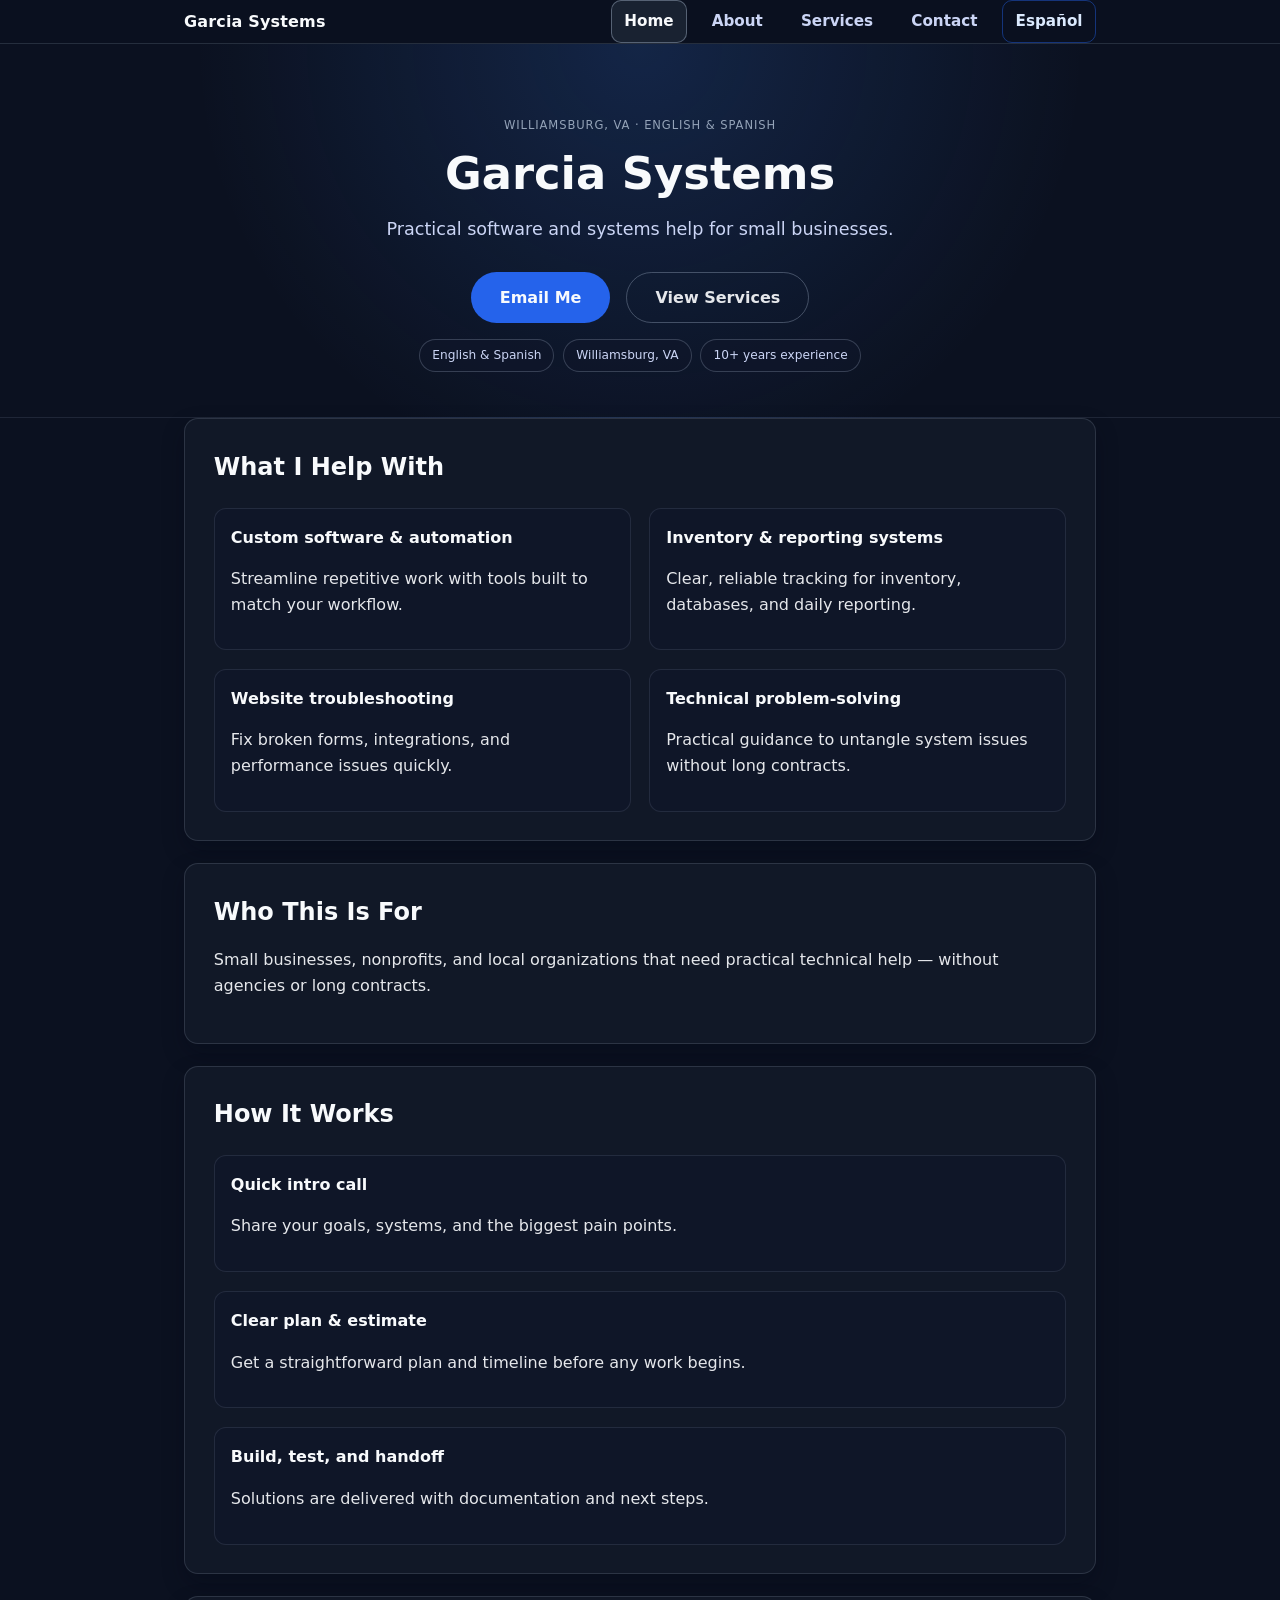
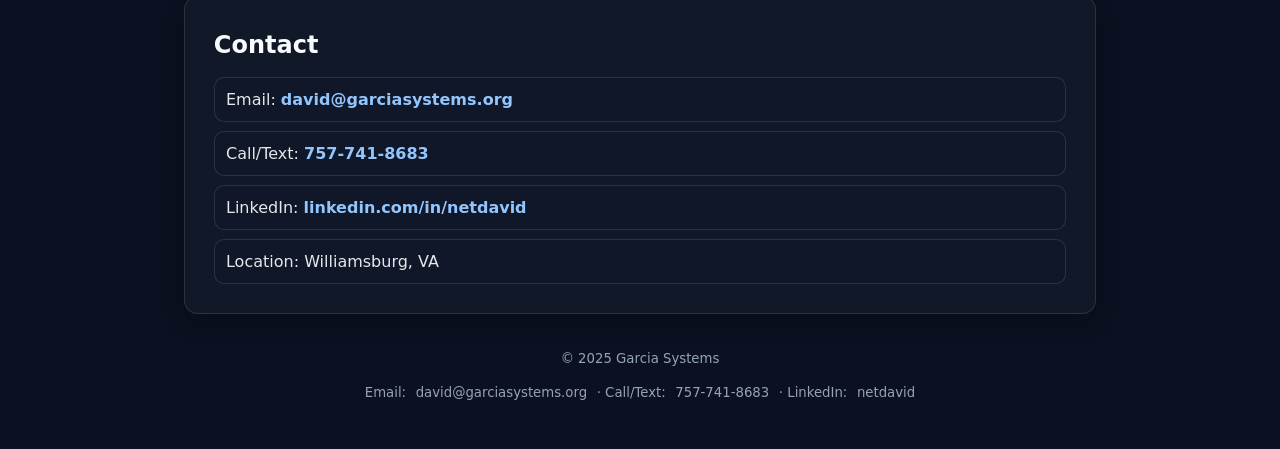
==== index.html @ e5a081d5 "Implement responsive hamburger mobile navigation" ====
<!DOCTYPE html>
<html lang="en">
<head>
  <meta charset="UTF-8">
  <title>Garcia Systems | Williamsburg, VA</title>
  <meta name="viewport" content="width=device-width, initial-scale=1.0">
  <meta name="description" content="Practical software, automation, and systems consulting for small businesses in Williamsburg, VA. English & Spanish support available.">
  <meta property="og:title" content="Garcia Systems | Williamsburg, VA">
  <meta property="og:description" content="Practical software, automation, and systems consulting for small businesses in Williamsburg, VA. English & Spanish support available.">
  <meta property="og:type" content="website">
  <link rel="stylesheet" href="styles.css">
</head>
<body>
  <header class="site-header">
    <div class="container nav-bar">
      <a class="logo" href="index.html">Garcia Systems</a>
      <button class="menu-toggle" type="button" aria-expanded="false" aria-controls="primary-nav" aria-label="Toggle navigation menu">
        <span class="menu-icon" aria-hidden="true"></span>
      </button>
      <nav class="nav" id="primary-nav" aria-label="Main navigation">
        <a href="index.html" aria-current="page">Home</a>
        <a href="about.html">About</a>
        <a href="services.html">Services</a>
        <a href="contact.html">Contact</a>
        <a class="lang-switch" href="es/index.html" lang="es">Español</a>
      </nav>
    </div>
  </header>

  <section class="hero">
    <div class="container">
      <p class="eyebrow">Williamsburg, VA · English & Spanish</p>
      <h1>Garcia Systems</h1>
      <p class="tagline">Practical software and systems help for small businesses.</p>
      <div class="hero-actions">
        <a class="btn" href="mailto:david@garciasystems.org">Email Me</a>
        <a class="btn btn-secondary" href="#services">View Services</a>
      </div>
      <div class="badges" aria-label="Trust badges">
        <span class="badge">English & Spanish</span>
        <span class="badge">Williamsburg, VA</span>
        <span class="badge">10+ years experience</span>
      </div>
    </div>
  </section>

  <main class="container">
    <section id="services" class="card">
      <h2>What I Help With</h2>
      <div class="services-grid">
        <article class="service-card">
          <h3>Custom software & automation</h3>
          <p>Streamline repetitive work with tools built to match your workflow.</p>
        </article>
        <article class="service-card">
          <h3>Inventory & reporting systems</h3>
          <p>Clear, reliable tracking for inventory, databases, and daily reporting.</p>
        </article>
        <article class="service-card">
          <h3>Website troubleshooting</h3>
          <p>Fix broken forms, integrations, and performance issues quickly.</p>
        </article>
        <article class="service-card">
          <h3>Technical problem-solving</h3>
          <p>Practical guidance to untangle system issues without long contracts.</p>
        </article>
      </div>
    </section>

    <section class="card">
      <h2>Who This Is For</h2>
      <p>
        Small businesses, nonprofits, and local organizations that need
        practical technical help — without agencies or long contracts.
      </p>
    </section>

    <section class="card">
      <h2>How It Works</h2>
      <ol class="steps">
        <li>
          <h3>Quick intro call</h3>
          <p>Share your goals, systems, and the biggest pain points.</p>
        </li>
        <li>
          <h3>Clear plan & estimate</h3>
          <p>Get a straightforward plan and timeline before any work begins.</p>
        </li>
        <li>
          <h3>Build, test, and handoff</h3>
          <p>Solutions are delivered with documentation and next steps.</p>
        </li>
      </ol>
    </section>

    <section class="card contact" id="contact">
      <h2>Contact</h2>
      <div class="contact-lines">
        <span class="contact-line">Email: <a href="mailto:david@garciasystems.org">david@garciasystems.org</a></span>
        <span class="contact-line">Call/Text: <a href="tel:+17577418683">757-741-8683</a></span>
        <span class="contact-line">LinkedIn: <a href="https://www.linkedin.com/in/netdavid/" target="_blank" rel="noopener noreferrer">linkedin.com/in/netdavid</a></span>
        <span class="contact-line">Location: Williamsburg, VA</span>
      </div>
    </section>
  </main>

  <footer>
    <p>&copy; 2025 Garcia Systems</p>
    <p class="footer-links">Email: <a href="mailto:david@garciasystems.org">david@garciasystems.org</a> · Call/Text: <a href="tel:+17577418683">757-741-8683</a> · LinkedIn: <a href="https://www.linkedin.com/in/netdavid/" target="_blank" rel="noopener noreferrer">netdavid</a></p>
  </footer>
  <script src="script.js"></script>
</body>
</html>
---- styles.css ----
:root {
  color-scheme: dark;
}

* {
  box-sizing: border-box;
}

body {
  font-family: "Inter", "Segoe UI", system-ui, -apple-system, sans-serif;
  margin: 0;
  background: #0b1120;
  color: #e5e7eb;
  line-height: 1.6;
}

a {
  color: inherit;
  text-decoration: none;
}

a:hover {
  color: #93c5fd;
}

a:focus-visible,
button:focus-visible {
  outline: 2px solid #60a5fa;
  outline-offset: 3px;
}

.container {
  max-width: 960px;
  margin: 0 auto;
  padding: 0 1rem;
}

.site-header {
  position: sticky;
  top: 0;
  z-index: 20;
  background: rgba(11, 17, 32, 0.9);
  backdrop-filter: blur(8px);
  border-bottom: 1px solid rgba(148, 163, 184, 0.2);
}

.nav-bar {
  display: grid;
  grid-template-columns: minmax(0, 1fr) auto;
  align-items: center;
  gap: 0.75rem;
  padding: 0.8rem 0;
}

.logo {
  font-weight: 700;
  color: #f8fafc;
  letter-spacing: 0.01em;
}

.menu-toggle {
  display: inline-flex;
  align-items: center;
  justify-content: center;
  width: 2.5rem;
  height: 2.5rem;
  border-radius: 10px;
  border: 1px solid rgba(148, 163, 184, 0.35);
  background: rgba(15, 23, 42, 0.7);
  color: #f8fafc;
  cursor: pointer;
  transition: background 0.2s ease, border-color 0.2s ease;
}

.menu-toggle:hover {
  background: rgba(30, 41, 59, 0.95);
  border-color: rgba(148, 163, 184, 0.55);
}

.menu-icon {
  position: relative;
  width: 1.2rem;
  height: 2px;
  border-radius: 999px;
  background: currentColor;
  transition: background 0.2s ease;
}

.menu-icon::before,
.menu-icon::after {
  content: "";
  position: absolute;
  left: 0;
  width: 1.2rem;
  height: 2px;
  border-radius: 999px;
  background: currentColor;
  transition: transform 0.2s ease;
}

.menu-icon::before {
  top: -0.36rem;
}

.menu-icon::after {
  top: 0.36rem;
}

.menu-toggle[aria-expanded="true"] .menu-icon {
  background: transparent;
}

.menu-toggle[aria-expanded="true"] .menu-icon::before {
  transform: translateY(0.36rem) rotate(45deg);
}

.menu-toggle[aria-expanded="true"] .menu-icon::after {
  transform: translateY(-0.36rem) rotate(-45deg);
}

.nav {
  grid-column: 1 / -1;
  display: grid;
  grid-template-columns: repeat(2, minmax(0, 1fr));
  gap: 0.55rem;
  overflow: hidden;
  max-height: 0;
  opacity: 0;
  visibility: hidden;
  transform: translateY(-0.35rem);
  transition: max-height 0.28s ease, opacity 0.2s ease, transform 0.2s ease, visibility 0s linear 0.28s;
}

.nav.is-open {
  max-height: 24rem;
  opacity: 1;
  visibility: visible;
  transform: translateY(0);
  transition: max-height 0.28s ease, opacity 0.2s ease, transform 0.2s ease;
}

.nav a {
  text-align: center;
  padding: 0.65rem 0.75rem;
  border-radius: 10px;
  border: 1px solid rgba(148, 163, 184, 0.2);
  background: rgba(15, 23, 42, 0.55);
  color: #cbd5f5;
  font-weight: 600;
  font-size: 0.95rem;
}

.nav a[aria-current="page"] {
  border-color: rgba(148, 163, 184, 0.5);
  background: rgba(148, 163, 184, 0.12);
  color: #f8fafc;
}

.nav .lang-switch {
  border-color: rgba(37, 99, 235, 0.45);
  color: #dbeafe;
}

.hero {
  padding: 2.6rem 0 2rem;
  background: radial-gradient(circle at top, rgba(59, 130, 246, 0.18), transparent 60%), #0b1120;
  border-bottom: 1px solid rgba(148, 163, 184, 0.15);
  text-align: center;
}

.page-hero {
  padding: 2.2rem 0 1.7rem;
}

.eyebrow {
  letter-spacing: 0.08em;
  text-transform: uppercase;
  font-size: 0.72rem;
  color: #94a3b8;
  margin-bottom: 0.8rem;
}

h1 {
  margin: 0 0 0.85rem;
  font-size: clamp(1.8rem, 9vw, 2.8rem);
  line-height: 1.2;
  color: #f8fafc;
}

.tagline {
  margin: 0 auto 1.4rem;
  max-width: 35rem;
  font-size: 1rem;
  color: #cbd5f5;
}

.hero-actions {
  display: grid;
  gap: 0.65rem;
  margin-bottom: 1rem;
}

.btn {
  display: inline-flex;
  align-items: center;
  justify-content: center;
  width: 100%;
  padding: 0.75rem 1rem;
  border-radius: 999px;
  background: #2563eb;
  color: #f8fafc;
  font-weight: 600;
  border: 1px solid transparent;
  transition: transform 0.2s ease, box-shadow 0.2s ease, background 0.2s ease;
}

.btn:hover {
  background: #1d4ed8;
  transform: translateY(-1px);
  box-shadow: 0 10px 20px rgba(30, 64, 175, 0.25);
}

.btn-secondary {
  background: transparent;
  border: 1px solid rgba(148, 163, 184, 0.4);
  color: #e5e7eb;
}

.btn-secondary:hover {
  background: rgba(148, 163, 184, 0.1);
  box-shadow: 0 10px 20px rgba(15, 23, 42, 0.25);
}

.badges {
  display: flex;
  justify-content: center;
  gap: 0.55rem;
  flex-wrap: wrap;
}

.badge {
  padding: 0.35rem 0.75rem;
  border-radius: 999px;
  border: 1px solid rgba(148, 163, 184, 0.3);
  font-size: 0.76rem;
  color: #cbd5f5;
  background: rgba(15, 23, 42, 0.6);
}

main {
  padding: 1.4rem 0 2.2rem;
  display: grid;
  gap: 1rem;
}

.card {
  background: #111827;
  border: 1px solid rgba(148, 163, 184, 0.2);
  border-radius: 14px;
  padding: 1.2rem;
  box-shadow: 0 10px 22px rgba(2, 6, 23, 0.28);
}

h2 {
  margin-top: 0;
  margin-bottom: 0.6rem;
  color: #f8fafc;
}

h3 {
  margin: 0 0 0.45rem;
  color: #f8fafc;
  font-size: 1rem;
}

.services-grid {
  display: grid;
  grid-template-columns: 1fr;
  gap: 0.85rem;
  margin-top: 1rem;
}

.service-card,
.steps li {
  padding: 1rem;
  border-radius: 12px;
  background: rgba(15, 23, 42, 0.6);
  border: 1px solid rgba(148, 163, 184, 0.15);
}

.steps {
  list-style: none;
  padding: 0;
  margin: 1rem 0 0;
  display: grid;
  gap: 0.85rem;
}

.list {
  margin: 0.9rem 0 0.3rem;
  padding-left: 1.2rem;
  color: #cbd5f5;
}

.list li {
  margin-bottom: 0.55rem;
}

.inline-list {
  list-style: none;
  padding: 0;
  display: grid;
  gap: 0.5rem;
}

.contact-lines {
  display: grid;
  gap: 0.55rem;
  margin-top: 0.8rem;
}

.contact-line {
  display: block;
  padding: 0.55rem 0.7rem;
  border-radius: 10px;
  background: rgba(15, 23, 42, 0.5);
  border: 1px solid rgba(148, 163, 184, 0.2);
}

.contact-line a,
.contact a {
  font-weight: 600;
  color: #93c5fd;
  overflow-wrap: anywhere;
}

.muted {
  color: #94a3b8;
}

.callout {
  text-align: center;
}

footer {
  text-align: center;
  padding: 1.3rem 1rem 2rem;
  font-size: 0.83rem;
  color: #94a3b8;
}

.footer-links {
  display: flex;
  flex-wrap: wrap;
  justify-content: center;
  gap: 0.35rem 0.6rem;
}

@media (min-width: 760px) {
  .container {
    padding: 0 1.5rem;
  }

  .menu-toggle {
    display: none;
  }

  .nav-bar {
    display: flex;
    align-items: center;
    justify-content: space-between;
    gap: 1rem;
  }

  .nav {
    display: flex;
    flex-wrap: wrap;
    justify-content: flex-end;
    gap: 0.7rem;
    max-height: none;
    opacity: 1;
    visibility: visible;
    overflow: visible;
    transform: none;
    transition: none;
  }

  .nav a {
    padding: 0.52rem 0.78rem;
    border: 1px solid transparent;
    background: transparent;
  }

  .hero {
    padding: 3.8rem 0 2.8rem;
  }

  .page-hero {
    padding: 3rem 0 2.3rem;
  }

  .tagline {
    font-size: 1.1rem;
    margin-bottom: 1.8rem;
  }

  .hero-actions {
    display: flex;
    justify-content: center;
    gap: 1rem;
  }

  .btn {
    width: auto;
    padding: 0.75rem 1.75rem;
  }

  main {
    padding: 2.4rem 0 3rem;
    gap: 1.35rem;
  }

  .card {
    padding: 1.8rem;
  }

  .services-grid {
    grid-template-columns: repeat(2, minmax(0, 1fr));
    gap: 1.15rem;
    margin-top: 1.35rem;
  }

  .steps {
    gap: 1.2rem;
    margin-top: 1.3rem;
  }
}
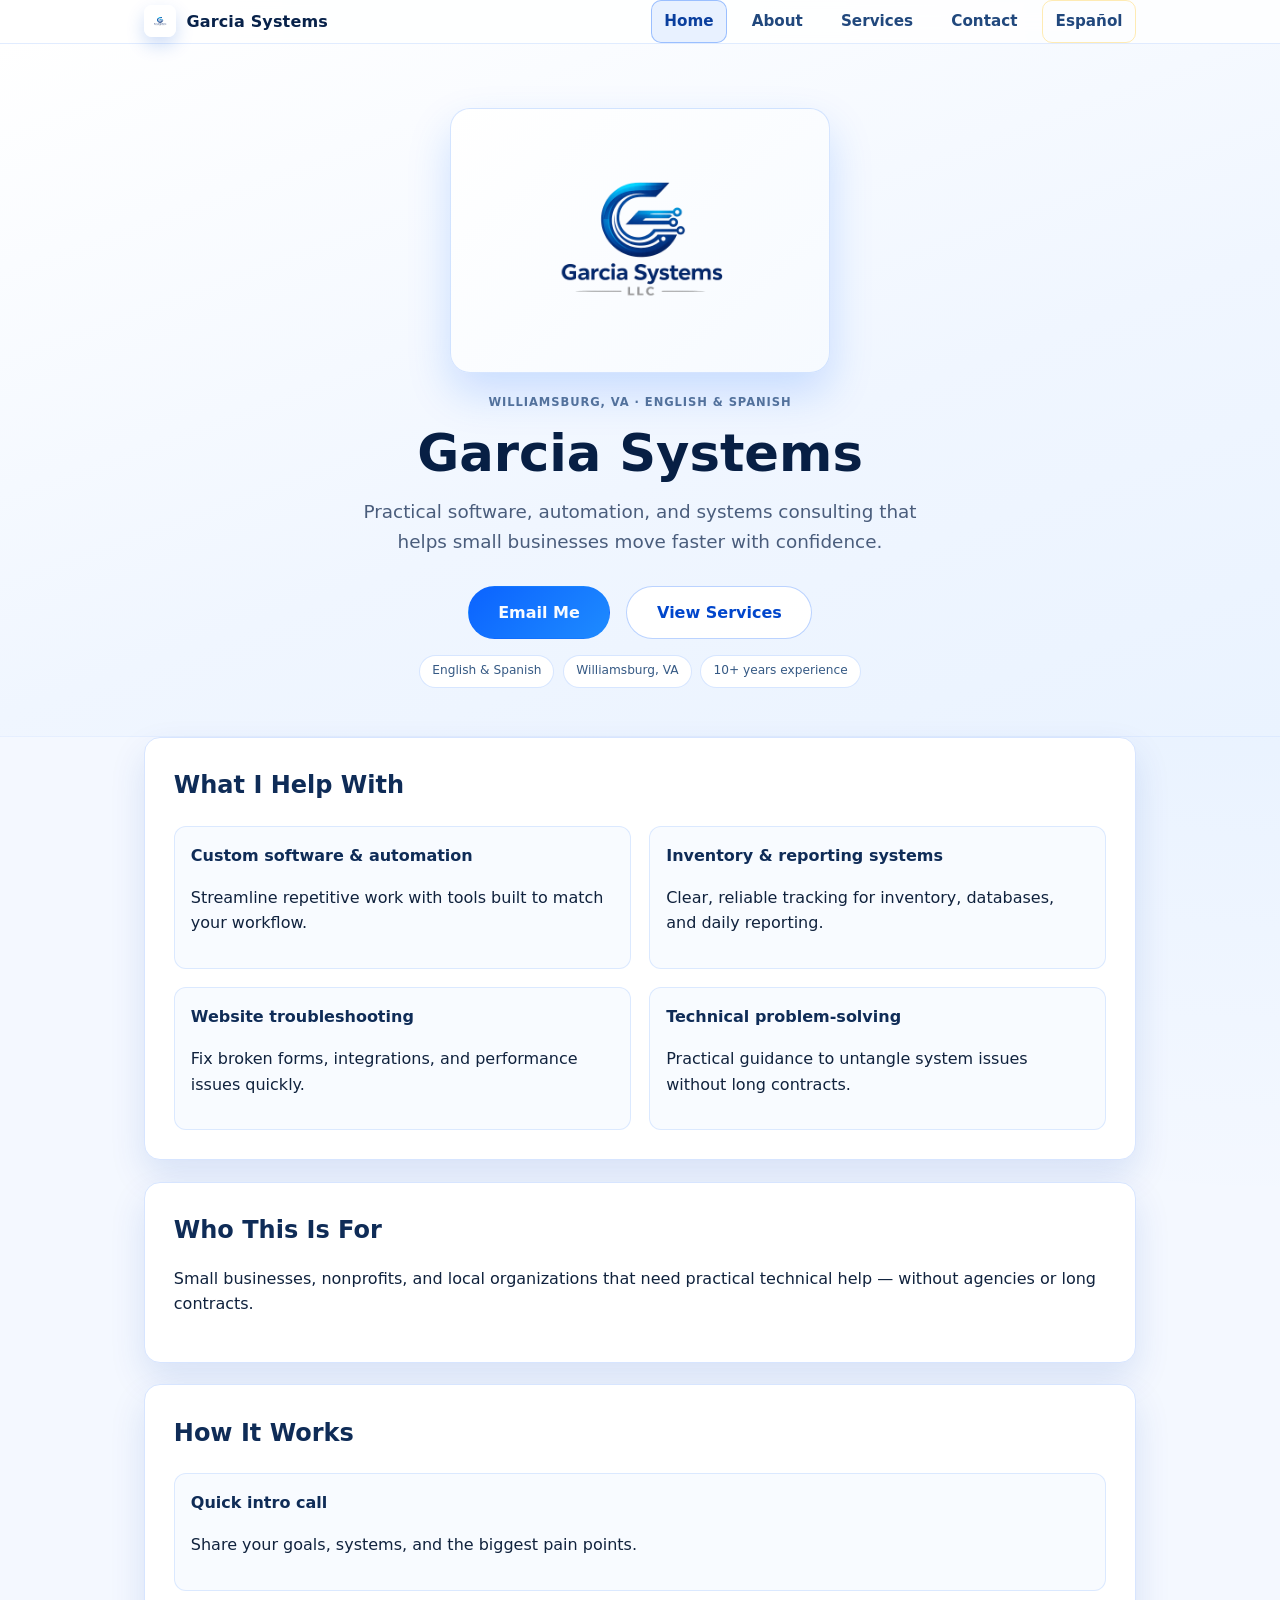
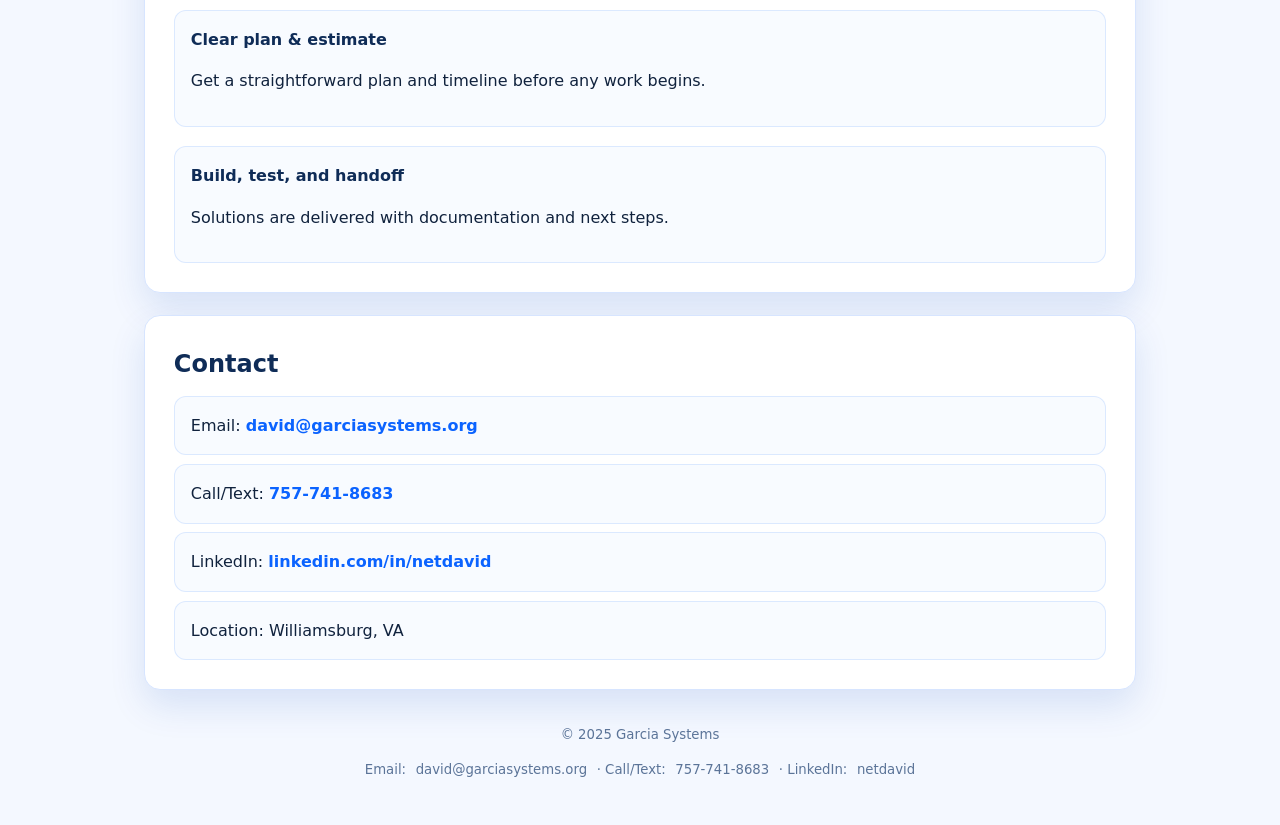
==== commit d3cc361a: "Redesign site with bright visual theme and integrated logo" ====
--- a/index.html
+++ b/index.html
@@ -11,27 +11,33 @@
   <link rel="stylesheet" href="styles.css">
 </head>
 <body>
-  <header class="site-header">
+  <header class="site-header" id="home">
     <div class="container nav-bar">
-      <a class="logo" href="index.html">Garcia Systems</a>
+      <a class="logo" href="index.html">
+        <img src="assets/garcia-systems-logo.png" alt="Garcia Systems logo">
+        <span>Garcia Systems</span>
+      </a>
       <button class="menu-toggle" type="button" aria-expanded="false" aria-controls="primary-nav" aria-label="Toggle navigation menu">
         <span class="menu-icon" aria-hidden="true"></span>
       </button>
       <nav class="nav" id="primary-nav" aria-label="Main navigation">
-        <a href="index.html" aria-current="page">Home</a>
-        <a href="about.html">About</a>
-        <a href="services.html">Services</a>
-        <a href="contact.html">Contact</a>
-        <a class="lang-switch" href="es/index.html" lang="es">Español</a>
+        <a data-nav-item="home" href="#home" aria-current="page">Home</a>
+        <a data-nav-item="about" href="#about">About</a>
+        <a data-nav-item="services" href="#services">Services</a>
+        <a data-nav-item="contact" href="#contact">Contact</a>
+        <a class="lang-switch" data-nav-item="languageToggle" href="es/index.html" lang="es">Español</a>
       </nav>
     </div>
   </header>
 
   <section class="hero">
-    <div class="container">
+    <div class="container hero-content">
+      <div class="hero-logo-panel">
+        <img class="hero-logo" src="assets/garcia-systems-logo.png" alt="Garcia Systems logo">
+      </div>
       <p class="eyebrow">Williamsburg, VA · English & Spanish</p>
       <h1>Garcia Systems</h1>
-      <p class="tagline">Practical software and systems help for small businesses.</p>
+      <p class="tagline">Practical software, automation, and systems consulting that helps small businesses move faster with confidence.</p>
       <div class="hero-actions">
         <a class="btn" href="mailto:david@garciasystems.org">Email Me</a>
         <a class="btn btn-secondary" href="#services">View Services</a>
@@ -67,7 +73,7 @@
       </div>
     </section>
 
-    <section class="card">
+    <section id="about" class="card">
       <h2>Who This Is For</h2>
       <p>
         Small businesses, nonprofits, and local organizations that need
--- a/styles.css
+++ b/styles.css
@@ -1,5 +1,17 @@
 :root {
-  color-scheme: dark;
+  color-scheme: light;
+  --bg: #f4f8ff;
+  --bg-soft: #eef4ff;
+  --surface: #ffffff;
+  --surface-muted: #f8fbff;
+  --text: #10223d;
+  --text-soft: #4a5d7c;
+  --border: #d7e5ff;
+  --primary: #0b63ff;
+  --primary-strong: #0046cc;
+  --electric: #1e8bff;
+  --accent: #ffcd45;
+  --shadow: 0 16px 36px rgba(11, 68, 184, 0.12);
 }
 
 * {
@@ -9,8 +21,8 @@
 body {
   font-family: "Inter", "Segoe UI", system-ui, -apple-system, sans-serif;
   margin: 0;
-  background: #0b1120;
-  color: #e5e7eb;
+  background: radial-gradient(circle at top right, rgba(30, 139, 255, 0.12), transparent 44%), var(--bg);
+  color: var(--text);
   line-height: 1.6;
 }
 
@@ -20,17 +32,17 @@
 }
 
 a:hover {
-  color: #93c5fd;
+  color: var(--primary);
 }
 
 a:focus-visible,
 button:focus-visible {
-  outline: 2px solid #60a5fa;
+  outline: 2px solid var(--electric);
   outline-offset: 3px;
 }
 
 .container {
-  max-width: 960px;
+  max-width: 1040px;
   margin: 0 auto;
   padding: 0 1rem;
 }
@@ -39,9 +51,9 @@
   position: sticky;
   top: 0;
   z-index: 20;
-  background: rgba(11, 17, 32, 0.9);
-  backdrop-filter: blur(8px);
-  border-bottom: 1px solid rgba(148, 163, 184, 0.2);
+  background: rgba(255, 255, 255, 0.94);
+  backdrop-filter: blur(10px);
+  border-bottom: 1px solid rgba(11, 99, 255, 0.12);
 }
 
 .nav-bar {
@@ -53,9 +65,22 @@
 }
 
 .logo {
+  display: inline-flex;
+  align-items: center;
+  gap: 0.65rem;
   font-weight: 700;
-  color: #f8fafc;
+  color: #08224a;
   letter-spacing: 0.01em;
+}
+
+.logo img {
+  width: 2rem;
+  height: 2rem;
+  object-fit: contain;
+  border-radius: 0.5rem;
+  box-shadow: 0 8px 18px rgba(12, 84, 214, 0.2);
+  background: rgba(255, 255, 255, 0.9);
+  padding: 0.18rem;
 }
 
 .menu-toggle {
@@ -65,25 +90,27 @@
   width: 2.5rem;
   height: 2.5rem;
   border-radius: 10px;
-  border: 1px solid rgba(148, 163, 184, 0.35);
-  background: rgba(15, 23, 42, 0.7);
-  color: #f8fafc;
+  border: 1px solid rgba(10, 95, 248, 0.2);
+  background: #fff;
+  color: #123160;
   cursor: pointer;
   transition: background 0.2s ease, border-color 0.2s ease;
 }
 
 .menu-toggle:hover {
-  background: rgba(30, 41, 59, 0.95);
-  border-color: rgba(148, 163, 184, 0.55);
-}
-
-.menu-icon {
+  background: #f3f8ff;
+  border-color: rgba(10, 95, 248, 0.45);
+}
+
+.menu-icon,
+.menu-icon::before,
+.menu-icon::after {
   position: relative;
   width: 1.2rem;
   height: 2px;
   border-radius: 999px;
   background: currentColor;
-  transition: background 0.2s ease;
+  transition: transform 0.2s ease, background 0.2s ease;
 }
 
 .menu-icon::before,
@@ -91,11 +118,6 @@
   content: "";
   position: absolute;
   left: 0;
-  width: 1.2rem;
-  height: 2px;
-  border-radius: 999px;
-  background: currentColor;
-  transition: transform 0.2s ease;
 }
 
 .menu-icon::before {
@@ -143,55 +165,78 @@
   text-align: center;
   padding: 0.65rem 0.75rem;
   border-radius: 10px;
-  border: 1px solid rgba(148, 163, 184, 0.2);
-  background: rgba(15, 23, 42, 0.55);
-  color: #cbd5f5;
+  border: 1px solid rgba(11, 99, 255, 0.12);
+  background: rgba(255, 255, 255, 0.85);
+  color: #21487d;
   font-weight: 600;
   font-size: 0.95rem;
 }
 
 .nav a[aria-current="page"] {
-  border-color: rgba(148, 163, 184, 0.5);
-  background: rgba(148, 163, 184, 0.12);
-  color: #f8fafc;
+  border-color: rgba(11, 99, 255, 0.35);
+  background: rgba(11, 99, 255, 0.09);
+  color: #0a3f9e;
 }
 
 .nav .lang-switch {
-  border-color: rgba(37, 99, 235, 0.45);
-  color: #dbeafe;
+  border-color: rgba(255, 205, 69, 0.4);
 }
 
 .hero {
-  padding: 2.6rem 0 2rem;
-  background: radial-gradient(circle at top, rgba(59, 130, 246, 0.18), transparent 60%), #0b1120;
-  border-bottom: 1px solid rgba(148, 163, 184, 0.15);
+  padding: 2.8rem 0 2.25rem;
+  background: linear-gradient(160deg, #ffffff 0%, #f0f6ff 58%, #eaf3ff 100%);
+  border-bottom: 1px solid rgba(11, 99, 255, 0.1);
+}
+
+.hero-content {
+  max-width: 700px;
+  margin: 0 auto;
   text-align: center;
+}
+
+.hero-logo-panel {
+  width: min(100%, 380px);
+  margin: 0 auto 1.25rem;
+  border-radius: 20px;
+  background: linear-gradient(140deg, #ffffff, #f6faff);
+  border: 1px solid rgba(11, 99, 255, 0.16);
+  box-shadow: 0 20px 44px rgba(11, 99, 255, 0.18);
+  padding: 1rem;
+}
+
+.hero-logo {
+  width: 100%;
+  height: auto;
+  display: block;
+  object-fit: contain;
 }
 
 .page-hero {
   padding: 2.2rem 0 1.7rem;
+  text-align: center;
 }
 
 .eyebrow {
   letter-spacing: 0.08em;
   text-transform: uppercase;
   font-size: 0.72rem;
-  color: #94a3b8;
+  color: #52719c;
   margin-bottom: 0.8rem;
+  font-weight: 600;
 }
 
 h1 {
-  margin: 0 0 0.85rem;
-  font-size: clamp(1.8rem, 9vw, 2.8rem);
-  line-height: 1.2;
-  color: #f8fafc;
+  margin: 0 0 0.9rem;
+  font-size: clamp(2rem, 8.5vw, 3.2rem);
+  line-height: 1.15;
+  color: #071f44;
 }
 
 .tagline {
-  margin: 0 auto 1.4rem;
+  margin: 0 auto 1.6rem;
   max-width: 35rem;
-  font-size: 1rem;
-  color: #cbd5f5;
+  font-size: 1.05rem;
+  color: var(--text-soft);
 }
 
 .hero-actions {
@@ -205,30 +250,29 @@
   align-items: center;
   justify-content: center;
   width: 100%;
-  padding: 0.75rem 1rem;
+  padding: 0.78rem 1rem;
   border-radius: 999px;
-  background: #2563eb;
-  color: #f8fafc;
-  font-weight: 600;
+  background: linear-gradient(135deg, var(--primary), var(--electric));
+  color: #f8fbff;
+  font-weight: 700;
   border: 1px solid transparent;
-  transition: transform 0.2s ease, box-shadow 0.2s ease, background 0.2s ease;
+  transition: transform 0.2s ease, box-shadow 0.2s ease, filter 0.2s ease;
 }
 
 .btn:hover {
-  background: #1d4ed8;
+  filter: brightness(1.03);
   transform: translateY(-1px);
-  box-shadow: 0 10px 20px rgba(30, 64, 175, 0.25);
+  box-shadow: 0 12px 24px rgba(11, 99, 255, 0.32);
 }
 
 .btn-secondary {
-  background: transparent;
-  border: 1px solid rgba(148, 163, 184, 0.4);
-  color: #e5e7eb;
+  background: rgba(255, 255, 255, 0.95);
+  border: 1px solid rgba(11, 99, 255, 0.28);
+  color: var(--primary-strong);
 }
 
 .btn-secondary:hover {
-  background: rgba(148, 163, 184, 0.1);
-  box-shadow: 0 10px 20px rgba(15, 23, 42, 0.25);
+  box-shadow: 0 10px 22px rgba(11, 99, 255, 0.16);
 }
 
 .badges {
@@ -241,35 +285,35 @@
 .badge {
   padding: 0.35rem 0.75rem;
   border-radius: 999px;
-  border: 1px solid rgba(148, 163, 184, 0.3);
+  border: 1px solid rgba(11, 99, 255, 0.16);
   font-size: 0.76rem;
-  color: #cbd5f5;
-  background: rgba(15, 23, 42, 0.6);
+  color: #355984;
+  background: #ffffff;
 }
 
 main {
-  padding: 1.4rem 0 2.2rem;
+  padding: 1.5rem 0 2.4rem;
   display: grid;
   gap: 1rem;
 }
 
 .card {
-  background: #111827;
-  border: 1px solid rgba(148, 163, 184, 0.2);
-  border-radius: 14px;
+  background: var(--surface);
+  border: 1px solid var(--border);
+  border-radius: 16px;
   padding: 1.2rem;
-  box-shadow: 0 10px 22px rgba(2, 6, 23, 0.28);
+  box-shadow: var(--shadow);
 }
 
 h2 {
   margin-top: 0;
   margin-bottom: 0.6rem;
-  color: #f8fafc;
+  color: #0f2c57;
 }
 
 h3 {
   margin: 0 0 0.45rem;
-  color: #f8fafc;
+  color: #0f2c57;
   font-size: 1rem;
 }
 
@@ -281,11 +325,12 @@
 }
 
 .service-card,
-.steps li {
+.steps li,
+.contact-line {
   padding: 1rem;
   border-radius: 12px;
-  background: rgba(15, 23, 42, 0.6);
-  border: 1px solid rgba(148, 163, 184, 0.15);
+  background: var(--surface-muted);
+  border: 1px solid rgba(11, 99, 255, 0.12);
 }
 
 .steps {
@@ -299,7 +344,7 @@
 .list {
   margin: 0.9rem 0 0.3rem;
   padding-left: 1.2rem;
-  color: #cbd5f5;
+  color: #2b4671;
 }
 
 .list li {
@@ -321,32 +366,33 @@
 
 .contact-line {
   display: block;
-  padding: 0.55rem 0.7rem;
-  border-radius: 10px;
-  background: rgba(15, 23, 42, 0.5);
-  border: 1px solid rgba(148, 163, 184, 0.2);
 }
 
 .contact-line a,
 .contact a {
-  font-weight: 600;
-  color: #93c5fd;
+  font-weight: 700;
+  color: var(--primary);
   overflow-wrap: anywhere;
 }
 
 .muted {
-  color: #94a3b8;
+  color: #58739a;
 }
 
 .callout {
   text-align: center;
+  background: linear-gradient(145deg, #ffffff, #f3f8ff);
+}
+
+.callout .btn {
+  background: linear-gradient(135deg, #0a57e3, #1179ff);
 }
 
 footer {
   text-align: center;
   padding: 1.3rem 1rem 2rem;
   font-size: 0.83rem;
-  color: #94a3b8;
+  color: #5b7498;
 }
 
 .footer-links {
@@ -392,7 +438,7 @@
   }
 
   .hero {
-    padding: 3.8rem 0 2.8rem;
+    padding: 4rem 0 3rem;
   }
 
   .page-hero {
@@ -400,8 +446,8 @@
   }
 
   .tagline {
-    font-size: 1.1rem;
-    margin-bottom: 1.8rem;
+    font-size: 1.15rem;
+    margin-bottom: 1.9rem;
   }
 
   .hero-actions {
@@ -412,7 +458,7 @@
 
   .btn {
     width: auto;
-    padding: 0.75rem 1.75rem;
+    padding: 0.78rem 1.85rem;
   }
 
   main {
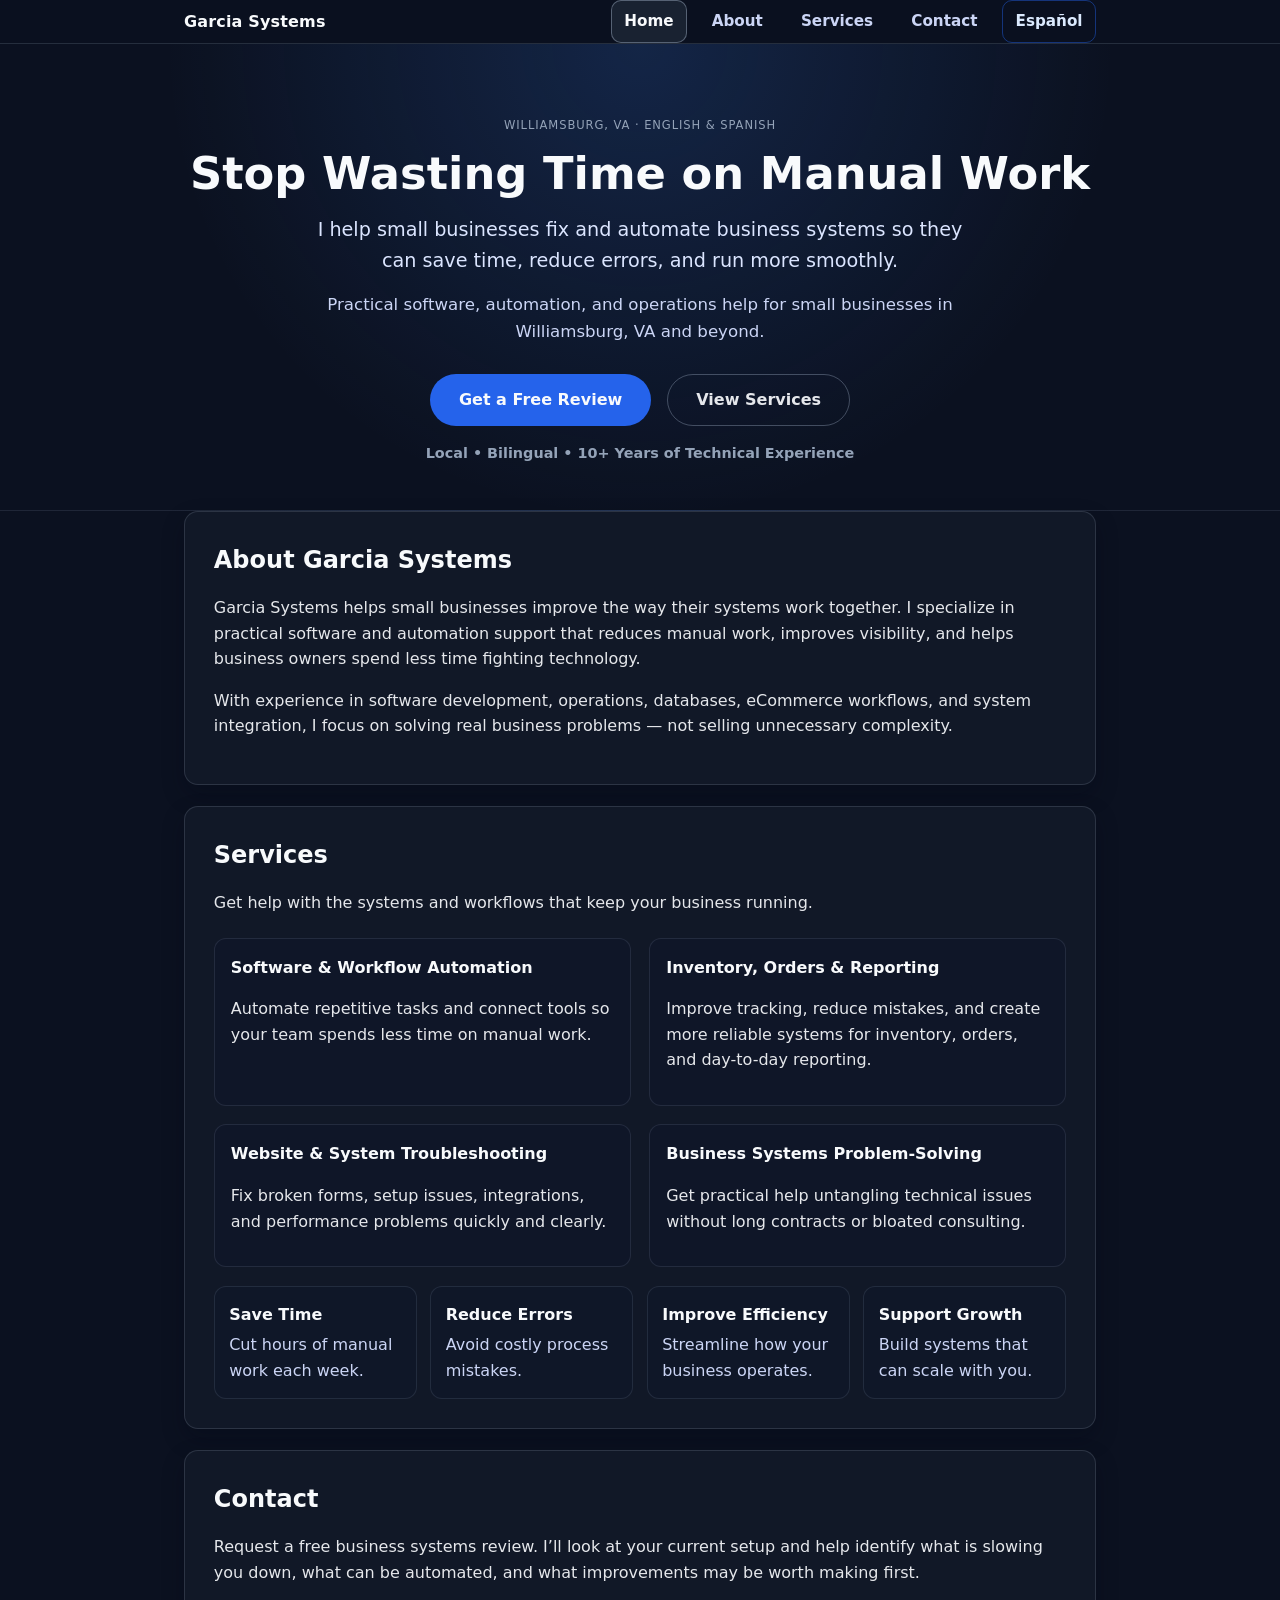
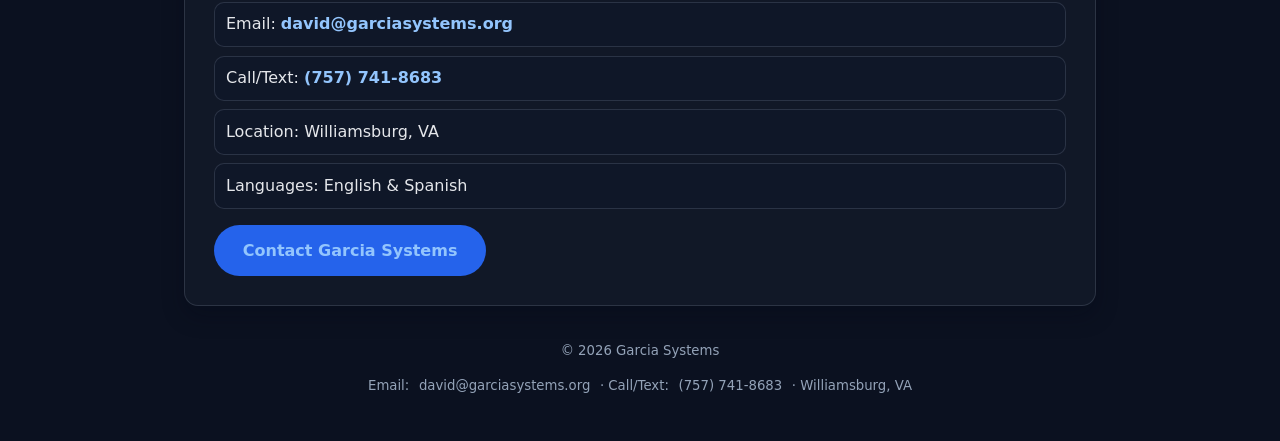
==== commit 838e6f9f: "Refine one-page bilingual flow, copy, and section navigation" ====
--- a/index.html
+++ b/index.html
@@ -4,19 +4,16 @@
   <meta charset="UTF-8">
   <title>Garcia Systems | Williamsburg, VA</title>
   <meta name="viewport" content="width=device-width, initial-scale=1.0">
-  <meta name="description" content="Practical software, automation, and systems consulting for small businesses in Williamsburg, VA. English & Spanish support available.">
+  <meta name="description" content="Garcia Systems helps small businesses fix and automate messy business systems with practical software, operations, and integration support.">
   <meta property="og:title" content="Garcia Systems | Williamsburg, VA">
-  <meta property="og:description" content="Practical software, automation, and systems consulting for small businesses in Williamsburg, VA. English & Spanish support available.">
+  <meta property="og:description" content="Practical software, automation, and operations support for small businesses in Williamsburg, VA and beyond.">
   <meta property="og:type" content="website">
   <link rel="stylesheet" href="styles.css">
 </head>
 <body>
-  <header class="site-header" id="home">
+  <header class="site-header">
     <div class="container nav-bar">
-      <a class="logo" href="index.html">
-        <img src="assets/garcia-systems-logo.png" alt="Garcia Systems logo">
-        <span>Garcia Systems</span>
-      </a>
+      <a class="logo" href="#home">Garcia Systems</a>
       <button class="menu-toggle" type="button" aria-expanded="false" aria-controls="primary-nav" aria-label="Toggle navigation menu">
         <span class="menu-icon" aria-hidden="true"></span>
       </button>
@@ -30,89 +27,72 @@
     </div>
   </header>
 
-  <section class="hero">
-    <div class="container hero-content">
-      <div class="hero-logo-panel">
-        <img class="hero-logo" src="assets/garcia-systems-logo.png" alt="Garcia Systems logo">
+  <section id="home" class="hero" aria-labelledby="home-heading">
+    <div class="container">
+      <p class="eyebrow">Williamsburg, VA · English &amp; Spanish</p>
+      <h1 id="home-heading">Stop Wasting Time on Manual Work</h1>
+      <p class="tagline">I help small businesses fix and automate business systems so they can save time, reduce errors, and run more smoothly.</p>
+      <p class="support-line">Practical software, automation, and operations help for small businesses in Williamsburg, VA and beyond.</p>
+      <div class="hero-actions">
+        <a class="btn" href="#contact" aria-label="Get a free business systems review">Get a Free Review</a>
+        <a class="btn btn-secondary" href="#services" aria-label="View service offerings">View Services</a>
       </div>
-      <p class="eyebrow">Williamsburg, VA · English & Spanish</p>
-      <h1>Garcia Systems</h1>
-      <p class="tagline">Practical software, automation, and systems consulting that helps small businesses move faster with confidence.</p>
-      <div class="hero-actions">
-        <a class="btn" href="mailto:david@garciasystems.org">Email Me</a>
-        <a class="btn btn-secondary" href="#services">View Services</a>
-      </div>
-      <div class="badges" aria-label="Trust badges">
-        <span class="badge">English & Spanish</span>
-        <span class="badge">Williamsburg, VA</span>
-        <span class="badge">10+ years experience</span>
-      </div>
+      <p class="trust-line">Local • Bilingual • 10+ Years of Technical Experience</p>
     </div>
   </section>
 
   <main class="container">
-    <section id="services" class="card">
-      <h2>What I Help With</h2>
+    <section id="about" class="card" aria-labelledby="about-heading">
+      <h2 id="about-heading">About Garcia Systems</h2>
+      <p>Garcia Systems helps small businesses improve the way their systems work together. I specialize in practical software and automation support that reduces manual work, improves visibility, and helps business owners spend less time fighting technology.</p>
+      <p>With experience in software development, operations, databases, eCommerce workflows, and system integration, I focus on solving real business problems — not selling unnecessary complexity.</p>
+    </section>
+
+    <section id="services" class="card" aria-labelledby="services-heading">
+      <h2 id="services-heading">Services</h2>
+      <p>Get help with the systems and workflows that keep your business running.</p>
       <div class="services-grid">
         <article class="service-card">
-          <h3>Custom software & automation</h3>
-          <p>Streamline repetitive work with tools built to match your workflow.</p>
+          <h3>Software &amp; Workflow Automation</h3>
+          <p>Automate repetitive tasks and connect tools so your team spends less time on manual work.</p>
         </article>
         <article class="service-card">
-          <h3>Inventory & reporting systems</h3>
-          <p>Clear, reliable tracking for inventory, databases, and daily reporting.</p>
+          <h3>Inventory, Orders &amp; Reporting</h3>
+          <p>Improve tracking, reduce mistakes, and create more reliable systems for inventory, orders, and day-to-day reporting.</p>
         </article>
         <article class="service-card">
-          <h3>Website troubleshooting</h3>
-          <p>Fix broken forms, integrations, and performance issues quickly.</p>
+          <h3>Website &amp; System Troubleshooting</h3>
+          <p>Fix broken forms, setup issues, integrations, and performance problems quickly and clearly.</p>
         </article>
         <article class="service-card">
-          <h3>Technical problem-solving</h3>
-          <p>Practical guidance to untangle system issues without long contracts.</p>
+          <h3>Business Systems Problem-Solving</h3>
+          <p>Get practical help untangling technical issues without long contracts or bloated consulting.</p>
         </article>
+      </div>
+      <div class="value-grid" aria-label="Business outcomes">
+        <article class="value-card"><h3>Save Time</h3><p>Cut hours of manual work each week.</p></article>
+        <article class="value-card"><h3>Reduce Errors</h3><p>Avoid costly process mistakes.</p></article>
+        <article class="value-card"><h3>Improve Efficiency</h3><p>Streamline how your business operates.</p></article>
+        <article class="value-card"><h3>Support Growth</h3><p>Build systems that can scale with you.</p></article>
       </div>
     </section>
 
-    <section id="about" class="card">
-      <h2>Who This Is For</h2>
-      <p>
-        Small businesses, nonprofits, and local organizations that need
-        practical technical help — without agencies or long contracts.
-      </p>
-    </section>
-
-    <section class="card">
-      <h2>How It Works</h2>
-      <ol class="steps">
-        <li>
-          <h3>Quick intro call</h3>
-          <p>Share your goals, systems, and the biggest pain points.</p>
-        </li>
-        <li>
-          <h3>Clear plan & estimate</h3>
-          <p>Get a straightforward plan and timeline before any work begins.</p>
-        </li>
-        <li>
-          <h3>Build, test, and handoff</h3>
-          <p>Solutions are delivered with documentation and next steps.</p>
-        </li>
-      </ol>
-    </section>
-
-    <section class="card contact" id="contact">
-      <h2>Contact</h2>
+    <section class="card contact" id="contact" aria-labelledby="contact-heading">
+      <h2 id="contact-heading">Contact</h2>
+      <p>Request a free business systems review. I’ll look at your current setup and help identify what is slowing you down, what can be automated, and what improvements may be worth making first.</p>
       <div class="contact-lines">
         <span class="contact-line">Email: <a href="mailto:david@garciasystems.org">david@garciasystems.org</a></span>
-        <span class="contact-line">Call/Text: <a href="tel:+17577418683">757-741-8683</a></span>
-        <span class="contact-line">LinkedIn: <a href="https://www.linkedin.com/in/netdavid/" target="_blank" rel="noopener noreferrer">linkedin.com/in/netdavid</a></span>
+        <span class="contact-line">Call/Text: <a href="tel:+17577418683">(757) 741-8683</a></span>
         <span class="contact-line">Location: Williamsburg, VA</span>
+        <span class="contact-line">Languages: English &amp; Spanish</span>
       </div>
+      <a class="btn contact-cta" href="mailto:david@garciasystems.org?subject=Free%20Business%20Systems%20Review">Contact Garcia Systems</a>
     </section>
   </main>
 
   <footer>
-    <p>&copy; 2025 Garcia Systems</p>
-    <p class="footer-links">Email: <a href="mailto:david@garciasystems.org">david@garciasystems.org</a> · Call/Text: <a href="tel:+17577418683">757-741-8683</a> · LinkedIn: <a href="https://www.linkedin.com/in/netdavid/" target="_blank" rel="noopener noreferrer">netdavid</a></p>
+    <p>&copy; 2026 Garcia Systems</p>
+    <p class="footer-links">Email: <a href="mailto:david@garciasystems.org">david@garciasystems.org</a> · Call/Text: <a href="tel:+17577418683">(757) 741-8683</a> · Williamsburg, VA</p>
   </footer>
   <script src="script.js"></script>
 </body>
--- a/styles.css
+++ b/styles.css
@@ -1,17 +1,9 @@
 :root {
-  color-scheme: light;
-  --bg: #f4f8ff;
-  --bg-soft: #eef4ff;
-  --surface: #ffffff;
-  --surface-muted: #f8fbff;
-  --text: #10223d;
-  --text-soft: #4a5d7c;
-  --border: #d7e5ff;
-  --primary: #0b63ff;
-  --primary-strong: #0046cc;
-  --electric: #1e8bff;
-  --accent: #ffcd45;
-  --shadow: 0 16px 36px rgba(11, 68, 184, 0.12);
+  color-scheme: dark;
+}
+
+html {
+  scroll-behavior: smooth;
 }
 
 * {
@@ -21,8 +13,8 @@
 body {
   font-family: "Inter", "Segoe UI", system-ui, -apple-system, sans-serif;
   margin: 0;
-  background: radial-gradient(circle at top right, rgba(30, 139, 255, 0.12), transparent 44%), var(--bg);
-  color: var(--text);
+  background: #0b1120;
+  color: #e5e7eb;
   line-height: 1.6;
 }
 
@@ -32,17 +24,17 @@
 }
 
 a:hover {
-  color: var(--primary);
+  color: #93c5fd;
 }
 
 a:focus-visible,
 button:focus-visible {
-  outline: 2px solid var(--electric);
+  outline: 2px solid #60a5fa;
   outline-offset: 3px;
 }
 
 .container {
-  max-width: 1040px;
+  max-width: 960px;
   margin: 0 auto;
   padding: 0 1rem;
 }
@@ -51,9 +43,9 @@
   position: sticky;
   top: 0;
   z-index: 20;
-  background: rgba(255, 255, 255, 0.94);
-  backdrop-filter: blur(10px);
-  border-bottom: 1px solid rgba(11, 99, 255, 0.12);
+  background: rgba(11, 17, 32, 0.9);
+  backdrop-filter: blur(8px);
+  border-bottom: 1px solid rgba(148, 163, 184, 0.2);
 }
 
 .nav-bar {
@@ -65,22 +57,9 @@
 }
 
 .logo {
-  display: inline-flex;
-  align-items: center;
-  gap: 0.65rem;
   font-weight: 700;
-  color: #08224a;
+  color: #f8fafc;
   letter-spacing: 0.01em;
-}
-
-.logo img {
-  width: 2rem;
-  height: 2rem;
-  object-fit: contain;
-  border-radius: 0.5rem;
-  box-shadow: 0 8px 18px rgba(12, 84, 214, 0.2);
-  background: rgba(255, 255, 255, 0.9);
-  padding: 0.18rem;
 }
 
 .menu-toggle {
@@ -90,27 +69,25 @@
   width: 2.5rem;
   height: 2.5rem;
   border-radius: 10px;
-  border: 1px solid rgba(10, 95, 248, 0.2);
-  background: #fff;
-  color: #123160;
+  border: 1px solid rgba(148, 163, 184, 0.35);
+  background: rgba(15, 23, 42, 0.7);
+  color: #f8fafc;
   cursor: pointer;
   transition: background 0.2s ease, border-color 0.2s ease;
 }
 
 .menu-toggle:hover {
-  background: #f3f8ff;
-  border-color: rgba(10, 95, 248, 0.45);
-}
-
-.menu-icon,
-.menu-icon::before,
-.menu-icon::after {
+  background: rgba(30, 41, 59, 0.95);
+  border-color: rgba(148, 163, 184, 0.55);
+}
+
+.menu-icon {
   position: relative;
   width: 1.2rem;
   height: 2px;
   border-radius: 999px;
   background: currentColor;
-  transition: transform 0.2s ease, background 0.2s ease;
+  transition: background 0.2s ease;
 }
 
 .menu-icon::before,
@@ -118,6 +95,11 @@
   content: "";
   position: absolute;
   left: 0;
+  width: 1.2rem;
+  height: 2px;
+  border-radius: 999px;
+  background: currentColor;
+  transition: transform 0.2s ease;
 }
 
 .menu-icon::before {
@@ -165,78 +147,62 @@
   text-align: center;
   padding: 0.65rem 0.75rem;
   border-radius: 10px;
-  border: 1px solid rgba(11, 99, 255, 0.12);
-  background: rgba(255, 255, 255, 0.85);
-  color: #21487d;
+  border: 1px solid rgba(148, 163, 184, 0.2);
+  background: rgba(15, 23, 42, 0.55);
+  color: #cbd5f5;
   font-weight: 600;
   font-size: 0.95rem;
 }
 
-.nav a[aria-current="page"] {
-  border-color: rgba(11, 99, 255, 0.35);
-  background: rgba(11, 99, 255, 0.09);
-  color: #0a3f9e;
+.nav a[aria-current="page"],
+.nav a.is-active {
+  border-color: rgba(148, 163, 184, 0.5);
+  background: rgba(148, 163, 184, 0.12);
+  color: #f8fafc;
 }
 
 .nav .lang-switch {
-  border-color: rgba(255, 205, 69, 0.4);
+  border-color: rgba(37, 99, 235, 0.45);
+  color: #dbeafe;
 }
 
 .hero {
-  padding: 2.8rem 0 2.25rem;
-  background: linear-gradient(160deg, #ffffff 0%, #f0f6ff 58%, #eaf3ff 100%);
-  border-bottom: 1px solid rgba(11, 99, 255, 0.1);
-}
-
-.hero-content {
-  max-width: 700px;
-  margin: 0 auto;
+  padding: 2.6rem 0 2rem;
+  background: radial-gradient(circle at top, rgba(59, 130, 246, 0.18), transparent 60%), #0b1120;
+  border-bottom: 1px solid rgba(148, 163, 184, 0.15);
   text-align: center;
-}
-
-.hero-logo-panel {
-  width: min(100%, 380px);
-  margin: 0 auto 1.25rem;
-  border-radius: 20px;
-  background: linear-gradient(140deg, #ffffff, #f6faff);
-  border: 1px solid rgba(11, 99, 255, 0.16);
-  box-shadow: 0 20px 44px rgba(11, 99, 255, 0.18);
-  padding: 1rem;
-}
-
-.hero-logo {
-  width: 100%;
-  height: auto;
-  display: block;
-  object-fit: contain;
 }
 
 .page-hero {
   padding: 2.2rem 0 1.7rem;
-  text-align: center;
 }
 
 .eyebrow {
   letter-spacing: 0.08em;
   text-transform: uppercase;
   font-size: 0.72rem;
-  color: #52719c;
+  color: #94a3b8;
   margin-bottom: 0.8rem;
-  font-weight: 600;
 }
 
 h1 {
-  margin: 0 0 0.9rem;
-  font-size: clamp(2rem, 8.5vw, 3.2rem);
-  line-height: 1.15;
-  color: #071f44;
+  margin: 0 0 0.85rem;
+  font-size: clamp(1.8rem, 9vw, 2.8rem);
+  line-height: 1.2;
+  color: #f8fafc;
 }
 
 .tagline {
-  margin: 0 auto 1.6rem;
-  max-width: 35rem;
-  font-size: 1.05rem;
-  color: var(--text-soft);
+  margin: 0 auto 0.9rem;
+  max-width: 42rem;
+  font-size: 1.08rem;
+  color: #dbe5ff;
+}
+
+.support-line {
+  margin: 0 auto 1.35rem;
+  max-width: 44rem;
+  color: #cbd5f5;
 }
 
 .hero-actions {
@@ -250,70 +216,67 @@
   align-items: center;
   justify-content: center;
   width: 100%;
-  padding: 0.78rem 1rem;
+  padding: 0.75rem 1rem;
   border-radius: 999px;
-  background: linear-gradient(135deg, var(--primary), var(--electric));
-  color: #f8fbff;
-  font-weight: 700;
+  background: #2563eb;
+  color: #f8fafc;
+  font-weight: 600;
   border: 1px solid transparent;
-  transition: transform 0.2s ease, box-shadow 0.2s ease, filter 0.2s ease;
+  transition: transform 0.2s ease, box-shadow 0.2s ease, background 0.2s ease;
 }
 
 .btn:hover {
-  filter: brightness(1.03);
+  background: #1d4ed8;
   transform: translateY(-1px);
-  box-shadow: 0 12px 24px rgba(11, 99, 255, 0.32);
+  box-shadow: 0 10px 20px rgba(30, 64, 175, 0.25);
 }
 
 .btn-secondary {
-  background: rgba(255, 255, 255, 0.95);
-  border: 1px solid rgba(11, 99, 255, 0.28);
-  color: var(--primary-strong);
+  background: transparent;
+  border: 1px solid rgba(148, 163, 184, 0.4);
+  color: #e5e7eb;
 }
 
 .btn-secondary:hover {
-  box-shadow: 0 10px 22px rgba(11, 99, 255, 0.16);
-}
-
-.badges {
-  display: flex;
-  justify-content: center;
-  gap: 0.55rem;
-  flex-wrap: wrap;
-}
-
-.badge {
-  padding: 0.35rem 0.75rem;
-  border-radius: 999px;
-  border: 1px solid rgba(11, 99, 255, 0.16);
-  font-size: 0.76rem;
-  color: #355984;
-  background: #ffffff;
+  background: rgba(148, 163, 184, 0.1);
+  box-shadow: 0 10px 20px rgba(15, 23, 42, 0.25);
+}
+
+.trust-line {
+  margin: 0.35rem 0 0;
+  color: #94a3b8;
+  font-size: 0.9rem;
+  font-weight: 600;
 }
 
 main {
-  padding: 1.5rem 0 2.4rem;
+  padding: 1.4rem 0 2.2rem;
   display: grid;
   gap: 1rem;
 }
 
 .card {
-  background: var(--surface);
-  border: 1px solid var(--border);
-  border-radius: 16px;
+  background: #111827;
+  border: 1px solid rgba(148, 163, 184, 0.2);
+  border-radius: 14px;
   padding: 1.2rem;
-  box-shadow: var(--shadow);
+  box-shadow: 0 10px 22px rgba(2, 6, 23, 0.28);
+}
+
+
+main section[id] {
+  scroll-margin-top: 6.5rem;
 }
 
 h2 {
   margin-top: 0;
   margin-bottom: 0.6rem;
-  color: #0f2c57;
+  color: #f8fafc;
 }
 
 h3 {
   margin: 0 0 0.45rem;
-  color: #0f2c57;
+  color: #f8fafc;
   font-size: 1rem;
 }
 
@@ -324,13 +287,35 @@
   margin-top: 1rem;
 }
 
+.value-grid {
+  display: grid;
+  grid-template-columns: 1fr;
+  gap: 0.7rem;
+  margin-top: 1rem;
+}
+
+.value-card {
+  padding: 0.9rem;
+  border-radius: 12px;
+  background: rgba(15, 23, 42, 0.45);
+  border: 1px solid rgba(148, 163, 184, 0.15);
+}
+
+.value-card h3 {
+  margin-bottom: 0.3rem;
+}
+
+.value-card p {
+  margin: 0;
+  color: #cbd5f5;
+}
+
 .service-card,
-.steps li,
-.contact-line {
+.steps li {
   padding: 1rem;
   border-radius: 12px;
-  background: var(--surface-muted);
-  border: 1px solid rgba(11, 99, 255, 0.12);
+  background: rgba(15, 23, 42, 0.6);
+  border: 1px solid rgba(148, 163, 184, 0.15);
 }
 
 .steps {
@@ -344,7 +329,7 @@
 .list {
   margin: 0.9rem 0 0.3rem;
   padding-left: 1.2rem;
-  color: #2b4671;
+  color: #cbd5f5;
 }
 
 .list li {
@@ -366,33 +351,36 @@
 
 .contact-line {
   display: block;
+  padding: 0.55rem 0.7rem;
+  border-radius: 10px;
+  background: rgba(15, 23, 42, 0.5);
+  border: 1px solid rgba(148, 163, 184, 0.2);
 }
 
 .contact-line a,
 .contact a {
-  font-weight: 700;
-  color: var(--primary);
+  font-weight: 600;
+  color: #93c5fd;
   overflow-wrap: anywhere;
 }
 
+.contact-cta {
+  margin-top: 1rem;
+}
+
 .muted {
-  color: #58739a;
+  color: #94a3b8;
 }
 
 .callout {
   text-align: center;
-  background: linear-gradient(145deg, #ffffff, #f3f8ff);
-}
-
-.callout .btn {
-  background: linear-gradient(135deg, #0a57e3, #1179ff);
 }
 
 footer {
   text-align: center;
   padding: 1.3rem 1rem 2rem;
   font-size: 0.83rem;
-  color: #5b7498;
+  color: #94a3b8;
 }
 
 .footer-links {
@@ -438,7 +426,7 @@
   }
 
   .hero {
-    padding: 4rem 0 3rem;
+    padding: 3.8rem 0 2.8rem;
   }
 
   .page-hero {
@@ -446,8 +434,13 @@
   }
 
   .tagline {
-    font-size: 1.15rem;
-    margin-bottom: 1.9rem;
+    font-size: 1.2rem;
+    margin-bottom: 1rem;
+  }
+
+  .support-line {
+    font-size: 1.04rem;
+    margin-bottom: 1.8rem;
   }
 
   .hero-actions {
@@ -458,7 +451,7 @@
 
   .btn {
     width: auto;
-    padding: 0.78rem 1.85rem;
+    padding: 0.75rem 1.75rem;
   }
 
   main {
@@ -476,6 +469,12 @@
     margin-top: 1.35rem;
   }
 
+  .value-grid {
+    grid-template-columns: repeat(4, minmax(0, 1fr));
+    gap: 0.85rem;
+    margin-top: 1.2rem;
+  }
+
   .steps {
     gap: 1.2rem;
     margin-top: 1.3rem;
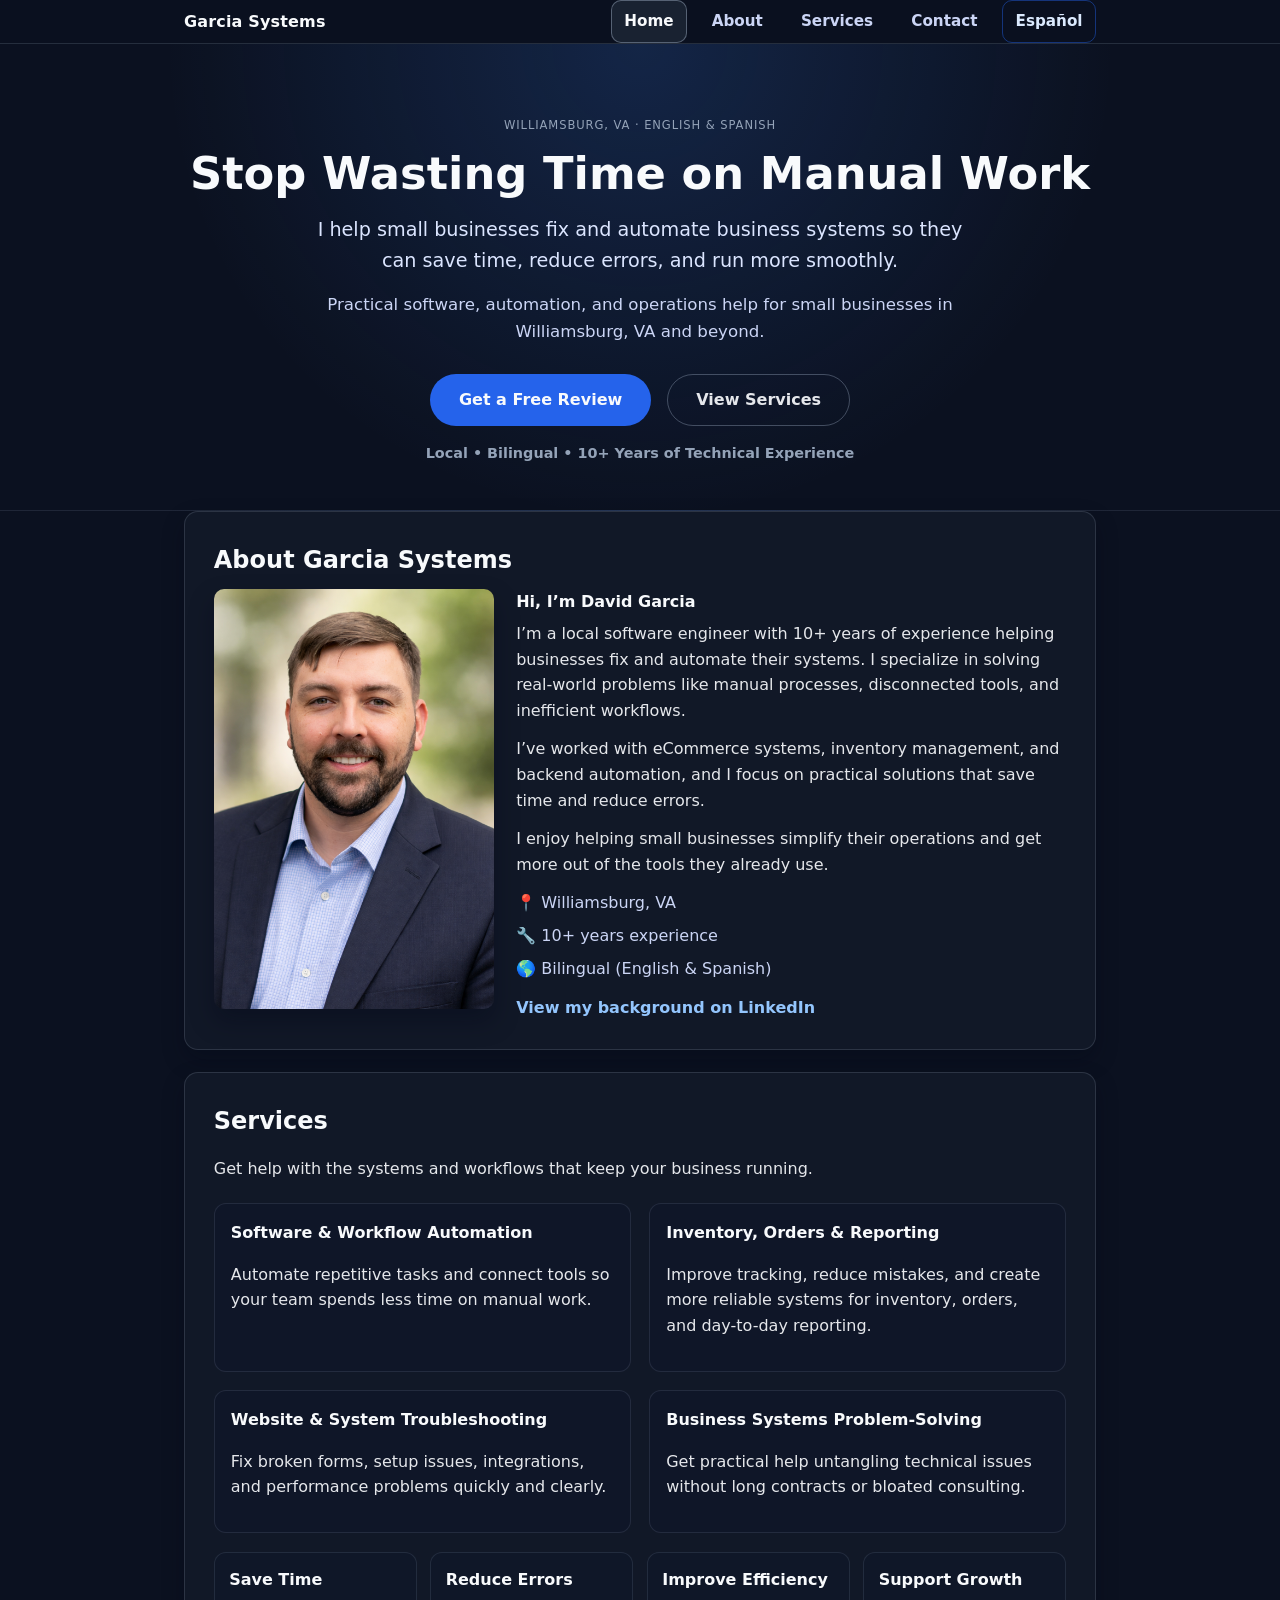
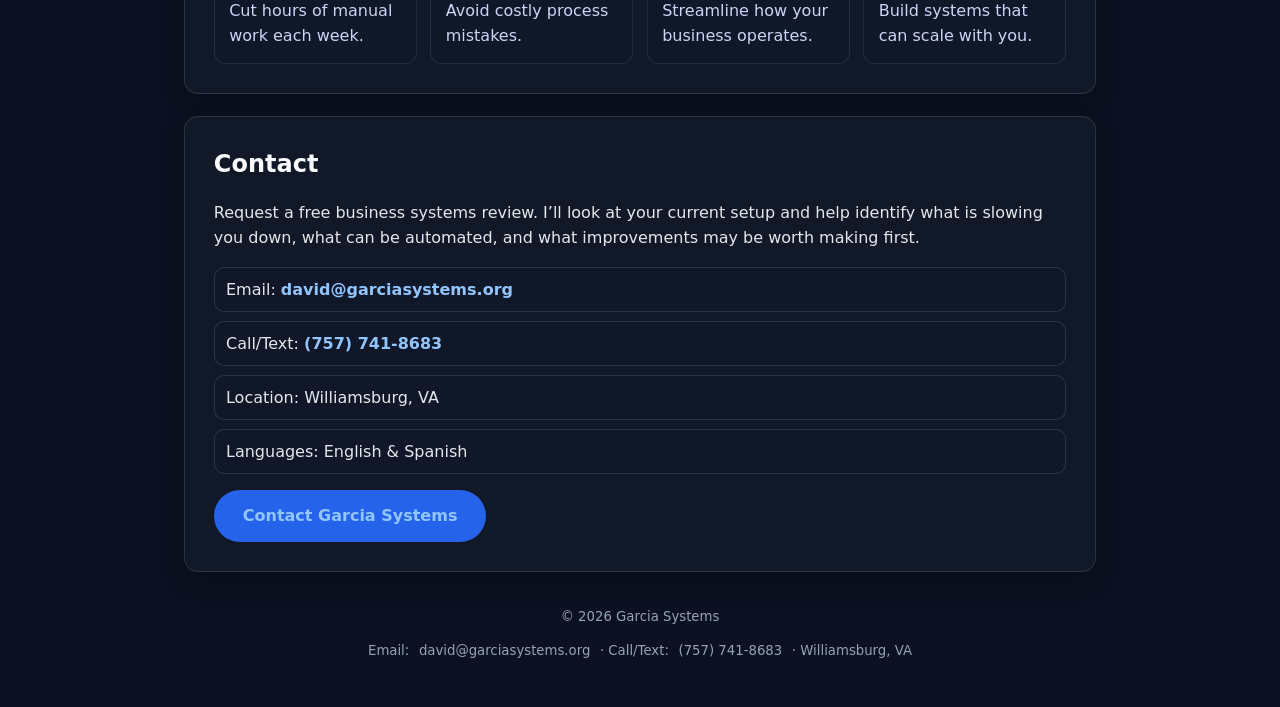
==== commit c0b34e30: "Add bilingual About section with portrait and trust details" ====
--- a/index.html
+++ b/index.html
@@ -44,8 +44,23 @@
   <main class="container">
     <section id="about" class="card" aria-labelledby="about-heading">
       <h2 id="about-heading">About Garcia Systems</h2>
-      <p>Garcia Systems helps small businesses improve the way their systems work together. I specialize in practical software and automation support that reduces manual work, improves visibility, and helps business owners spend less time fighting technology.</p>
-      <p>With experience in software development, operations, databases, eCommerce workflows, and system integration, I focus on solving real business problems — not selling unnecessary complexity.</p>
+      <div class="about-layout">
+        <figure class="about-portrait-wrap">
+          <img class="about-portrait" src="assets/david-portrait.PNG" alt="David Garcia - Garcia Systems" loading="lazy">
+        </figure>
+        <div class="about-content">
+          <h3>Hi, I’m David Garcia</h3>
+          <p>I’m a local software engineer with 10+ years of experience helping businesses fix and automate their systems. I specialize in solving real-world problems like manual processes, disconnected tools, and inefficient workflows.</p>
+          <p>I’ve worked with eCommerce systems, inventory management, and backend automation, and I focus on practical solutions that save time and reduce errors.</p>
+          <p>I enjoy helping small businesses simplify their operations and get more out of the tools they already use.</p>
+          <ul class="about-trust-list" aria-label="Credibility highlights">
+            <li>📍 Williamsburg, VA</li>
+            <li>🔧 10+ years experience</li>
+            <li>🌎 Bilingual (English &amp; Spanish)</li>
+          </ul>
+          <a class="about-linkedin" href="https://www.linkedin.com/in/netdavid/" target="_blank" rel="noopener noreferrer">View my background on LinkedIn</a>
+        </div>
+      </div>
     </section>
 
     <section id="services" class="card" aria-labelledby="services-heading">
--- a/styles.css
+++ b/styles.css
@@ -278,6 +278,45 @@
   margin: 0 0 0.45rem;
   color: #f8fafc;
   font-size: 1rem;
+}
+
+.about-layout {
+  display: grid;
+  grid-template-columns: 1fr;
+  gap: 1rem;
+  align-items: start;
+}
+
+.about-portrait-wrap {
+  margin: 0;
+}
+
+.about-portrait {
+  display: block;
+  width: 100%;
+  max-width: 280px;
+  border-radius: 10px;
+  box-shadow: 0 12px 24px rgba(2, 6, 23, 0.35);
+}
+
+.about-content p {
+  margin: 0 0 0.8rem;
+}
+
+.about-trust-list {
+  list-style: none;
+  padding: 0;
+  margin: 0.35rem 0 0;
+  display: grid;
+  gap: 0.45rem;
+  color: #cbd5f5;
+}
+
+.about-linkedin {
+  display: inline-flex;
+  margin-top: 0.85rem;
+  font-weight: 600;
+  color: #93c5fd;
 }
 
 .services-grid {
@@ -475,6 +514,11 @@
     margin-top: 1.2rem;
   }
 
+  .about-layout {
+    grid-template-columns: minmax(220px, 280px) minmax(0, 1fr);
+    gap: 1.4rem;
+  }
+
   .steps {
     gap: 1.2rem;
     margin-top: 1.3rem;
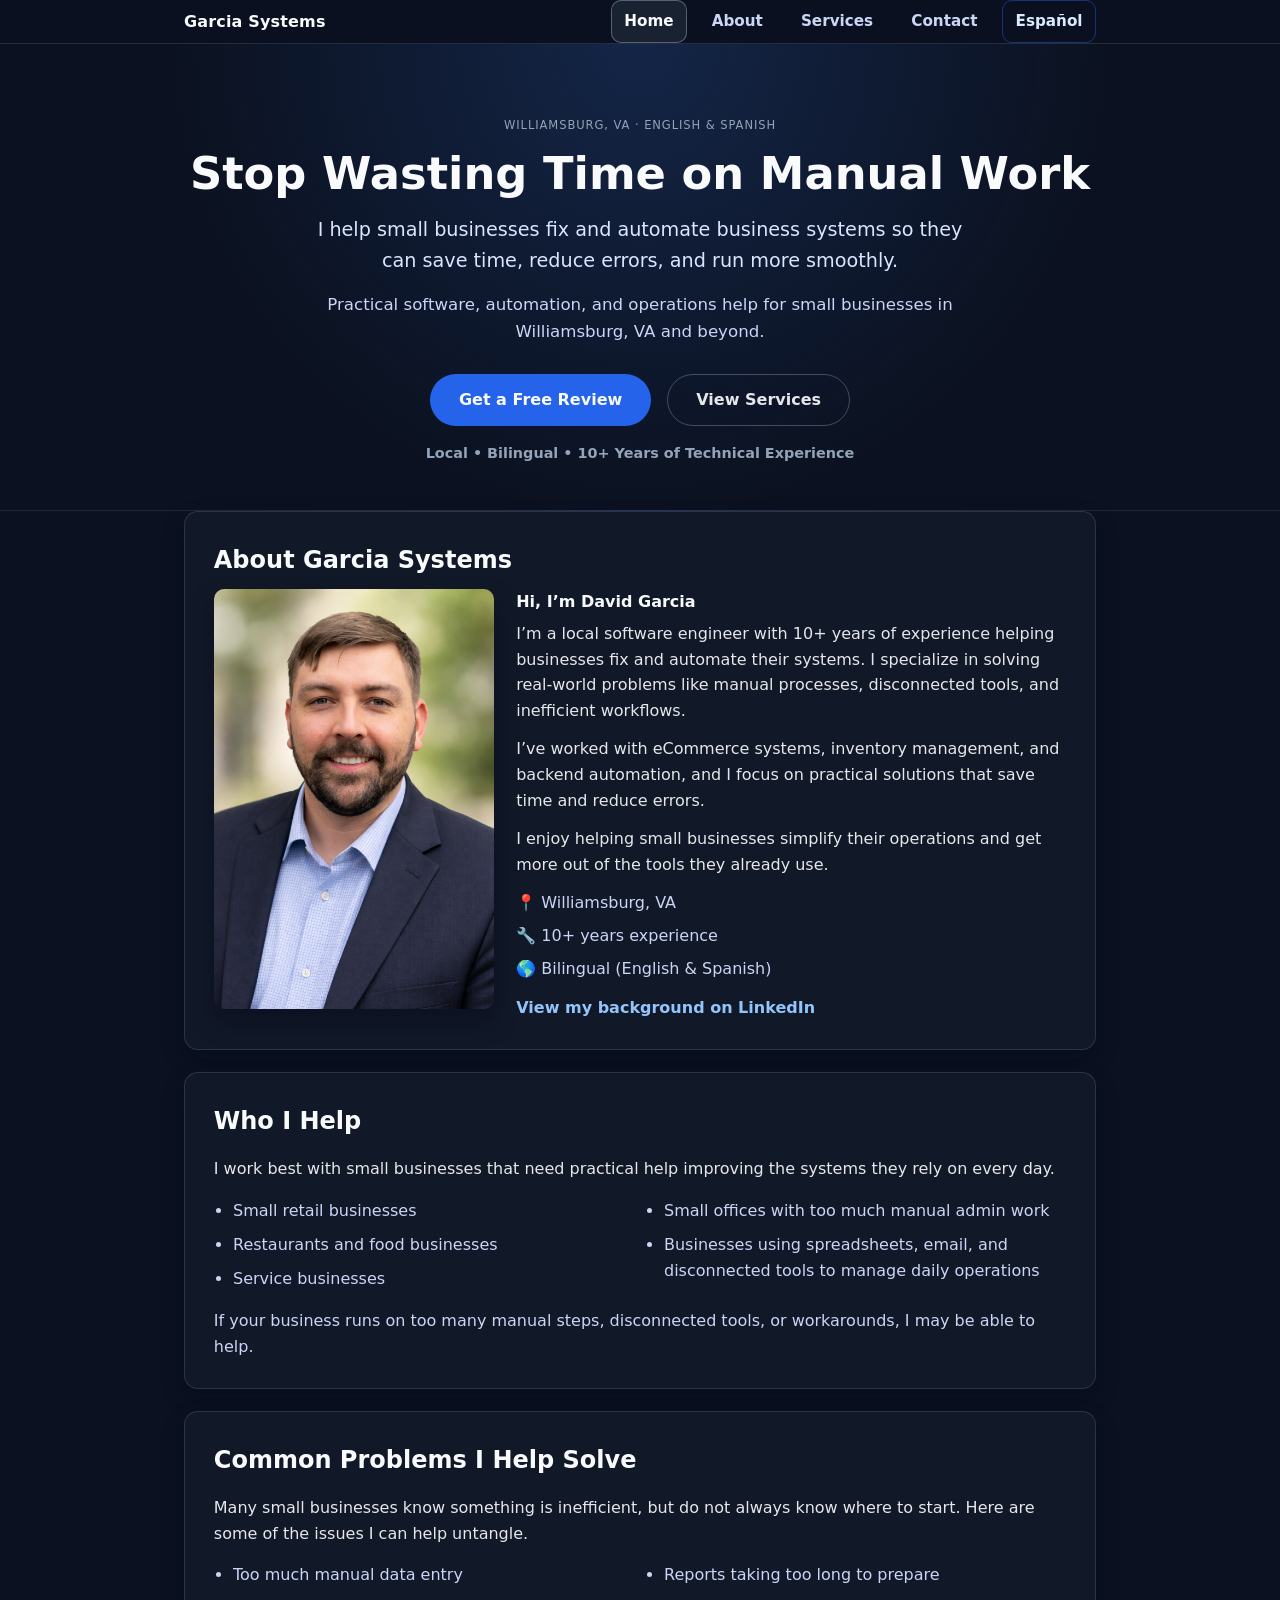
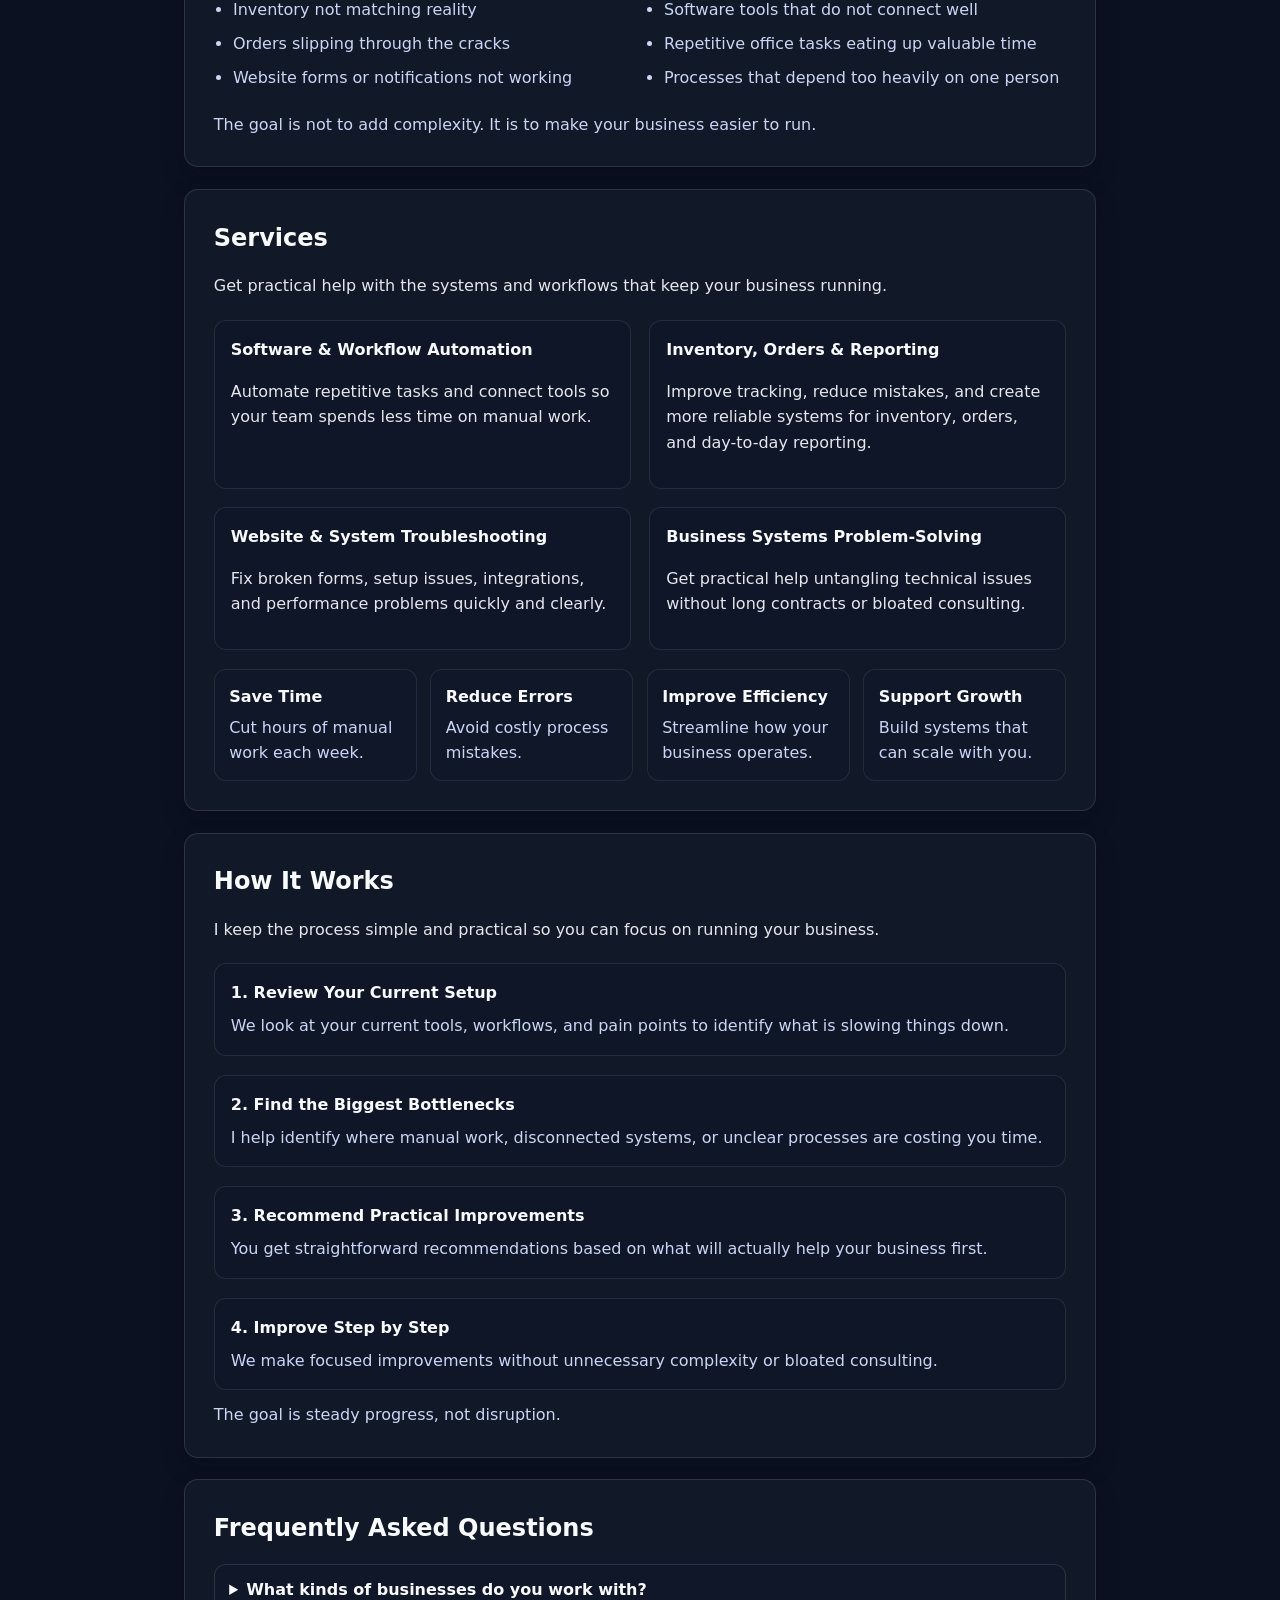
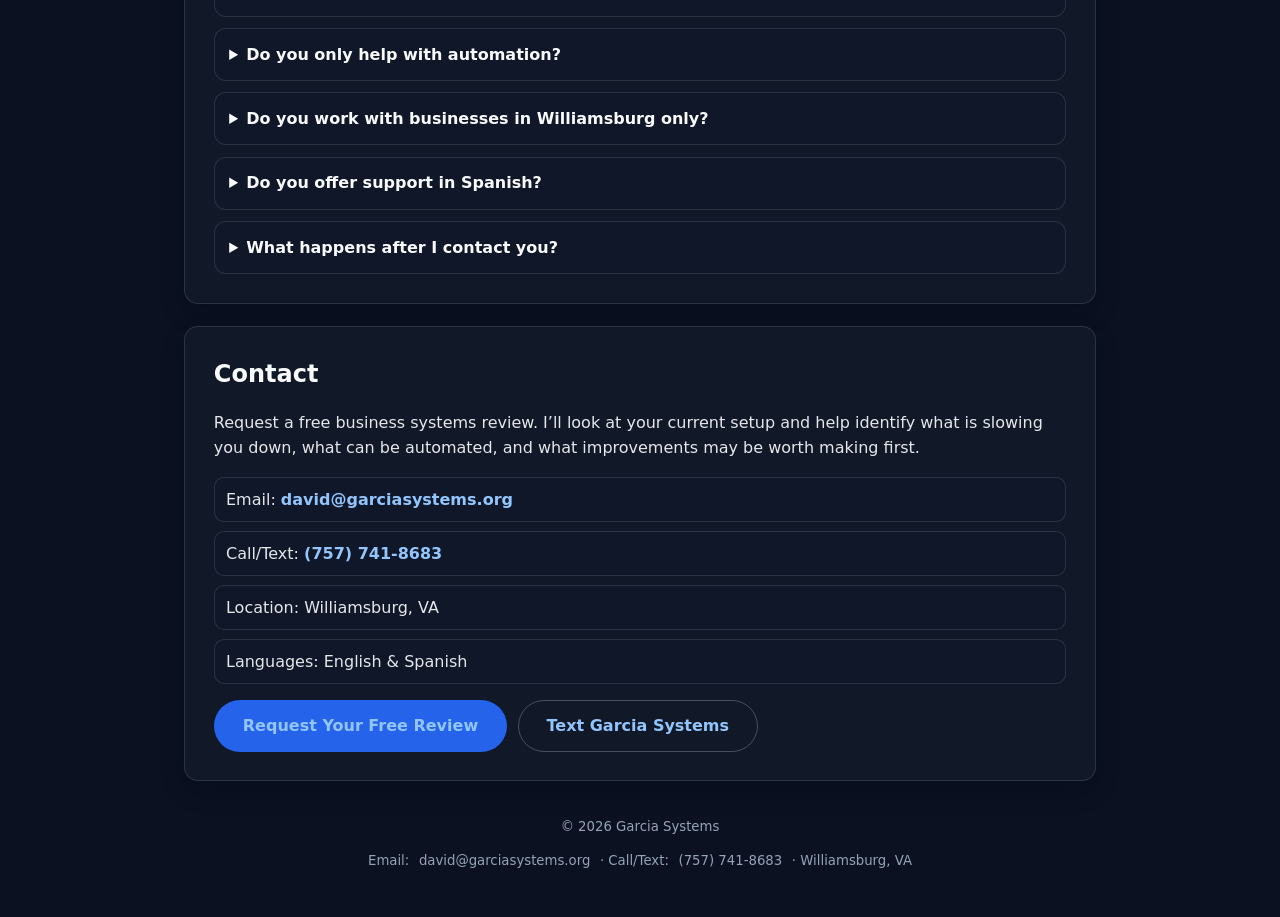
==== commit 1635b504: "Add bilingual conversion sections and stronger contact CTAs" ====
--- a/index.html
+++ b/index.html
@@ -2,12 +2,13 @@
 <html lang="en">
 <head>
   <meta charset="UTF-8">
-  <title>Garcia Systems | Williamsburg, VA</title>
+  <title>Garcia Systems | Business Systems & Automation in Williamsburg, VA</title>
   <meta name="viewport" content="width=device-width, initial-scale=1.0">
-  <meta name="description" content="Garcia Systems helps small businesses fix and automate messy business systems with practical software, operations, and integration support.">
-  <meta property="og:title" content="Garcia Systems | Williamsburg, VA">
+  <meta name="description" content="Garcia Systems helps small businesses in Williamsburg, VA improve workflows, automation, reporting, websites, and day-to-day business systems.">
+  <meta property="og:title" content="Garcia Systems | Business Systems & Automation in Williamsburg, VA">
   <meta property="og:description" content="Practical software, automation, and operations support for small businesses in Williamsburg, VA and beyond.">
   <meta property="og:type" content="website">
+  <link rel="canonical" href="https://garciasystems.org/">
   <link rel="stylesheet" href="styles.css">
 </head>
 <body>
@@ -63,9 +64,38 @@
       </div>
     </section>
 
+    <section id="who-i-help" class="card" aria-labelledby="who-i-help-heading">
+      <h2 id="who-i-help-heading">Who I Help</h2>
+      <p>I work best with small businesses that need practical help improving the systems they rely on every day.</p>
+      <ul class="list split-list">
+        <li>Small retail businesses</li>
+        <li>Restaurants and food businesses</li>
+        <li>Service businesses</li>
+        <li>Small offices with too much manual admin work</li>
+        <li>Businesses using spreadsheets, email, and disconnected tools to manage daily operations</li>
+      </ul>
+      <p class="section-note">If your business runs on too many manual steps, disconnected tools, or workarounds, I may be able to help.</p>
+    </section>
+
+    <section id="problems" class="card" aria-labelledby="problems-heading">
+      <h2 id="problems-heading">Common Problems I Help Solve</h2>
+      <p>Many small businesses know something is inefficient, but do not always know where to start. Here are some of the issues I can help untangle.</p>
+      <ul class="list split-list">
+        <li>Too much manual data entry</li>
+        <li>Inventory not matching reality</li>
+        <li>Orders slipping through the cracks</li>
+        <li>Website forms or notifications not working</li>
+        <li>Reports taking too long to prepare</li>
+        <li>Software tools that do not connect well</li>
+        <li>Repetitive office tasks eating up valuable time</li>
+        <li>Processes that depend too heavily on one person</li>
+      </ul>
+      <p class="section-note">The goal is not to add complexity. It is to make your business easier to run.</p>
+    </section>
+
     <section id="services" class="card" aria-labelledby="services-heading">
       <h2 id="services-heading">Services</h2>
-      <p>Get help with the systems and workflows that keep your business running.</p>
+      <p>Get practical help with the systems and workflows that keep your business running.</p>
       <div class="services-grid">
         <article class="service-card">
           <h3>Software &amp; Workflow Automation</h3>
@@ -92,6 +122,56 @@
       </div>
     </section>
 
+    <section id="process" class="card" aria-labelledby="process-heading">
+      <h2 id="process-heading">How It Works</h2>
+      <p>I keep the process simple and practical so you can focus on running your business.</p>
+      <ol class="steps">
+        <li>
+          <h3>1. Review Your Current Setup</h3>
+          <p>We look at your current tools, workflows, and pain points to identify what is slowing things down.</p>
+        </li>
+        <li>
+          <h3>2. Find the Biggest Bottlenecks</h3>
+          <p>I help identify where manual work, disconnected systems, or unclear processes are costing you time.</p>
+        </li>
+        <li>
+          <h3>3. Recommend Practical Improvements</h3>
+          <p>You get straightforward recommendations based on what will actually help your business first.</p>
+        </li>
+        <li>
+          <h3>4. Improve Step by Step</h3>
+          <p>We make focused improvements without unnecessary complexity or bloated consulting.</p>
+        </li>
+      </ol>
+      <p class="section-note">The goal is steady progress, not disruption.</p>
+    </section>
+
+    <section id="faq" class="card" aria-labelledby="faq-heading">
+      <h2 id="faq-heading">Frequently Asked Questions</h2>
+      <div class="faq-list">
+        <details>
+          <summary>What kinds of businesses do you work with?</summary>
+          <p>I mainly focus on small businesses that need help with software, workflows, forms, reporting, websites, inventory-related processes, and day-to-day operational systems.</p>
+        </details>
+        <details>
+          <summary>Do you only help with automation?</summary>
+          <p>No. I can also help troubleshoot websites, forms, integrations, reporting issues, and business systems that are causing friction or wasting time.</p>
+        </details>
+        <details>
+          <summary>Do you work with businesses in Williamsburg only?</summary>
+          <p>I am based in Williamsburg, Virginia and especially interested in helping local businesses, but I can also provide remote support when appropriate.</p>
+        </details>
+        <details>
+          <summary>Do you offer support in Spanish?</summary>
+          <p>Yes. I can communicate in both English and Spanish.</p>
+        </details>
+        <details>
+          <summary>What happens after I contact you?</summary>
+          <p>We start with a free business systems review to understand your current setup, identify bottlenecks, and talk about practical next steps.</p>
+        </details>
+      </div>
+    </section>
+
     <section class="card contact" id="contact" aria-labelledby="contact-heading">
       <h2 id="contact-heading">Contact</h2>
       <p>Request a free business systems review. I’ll look at your current setup and help identify what is slowing you down, what can be automated, and what improvements may be worth making first.</p>
@@ -101,7 +181,10 @@
         <span class="contact-line">Location: Williamsburg, VA</span>
         <span class="contact-line">Languages: English &amp; Spanish</span>
       </div>
-      <a class="btn contact-cta" href="mailto:david@garciasystems.org?subject=Free%20Business%20Systems%20Review">Contact Garcia Systems</a>
+      <div class="contact-ctas">
+        <a class="btn contact-cta" href="mailto:david@garciasystems.org?subject=Free%20Business%20Systems%20Review">Request Your Free Review</a>
+        <a class="btn btn-secondary contact-cta" href="sms:+17577418683">Text Garcia Systems</a>
+      </div>
     </section>
   </main>
 
--- a/styles.css
+++ b/styles.css
@@ -363,6 +363,16 @@
   margin: 1rem 0 0;
   display: grid;
   gap: 0.85rem;
+  counter-reset: process-step;
+}
+
+.steps li {
+  list-style: none;
+}
+
+.steps p {
+  margin: 0;
+  color: #cbd5f5;
 }
 
 .list {
@@ -373,6 +383,20 @@
 
 .list li {
   margin-bottom: 0.55rem;
+}
+
+.split-list {
+  columns: 1;
+  column-gap: 1.8rem;
+}
+
+.split-list li {
+  break-inside: avoid;
+}
+
+.section-note {
+  margin: 0.75rem 0 0;
+  color: #cbd5f5;
 }
 
 .inline-list {
@@ -405,6 +429,40 @@
 
 .contact-cta {
   margin-top: 1rem;
+}
+
+.contact-ctas {
+  display: grid;
+  gap: 0.65rem;
+}
+
+.faq-list {
+  display: grid;
+  gap: 0.7rem;
+  margin-top: 1rem;
+}
+
+.faq-list details {
+  background: rgba(15, 23, 42, 0.5);
+  border: 1px solid rgba(148, 163, 184, 0.2);
+  border-radius: 12px;
+  padding: 0.8rem 0.9rem;
+}
+
+.faq-list summary {
+  cursor: pointer;
+  font-weight: 600;
+  color: #f8fafc;
+}
+
+.faq-list summary:focus-visible {
+  outline: 2px solid #60a5fa;
+  outline-offset: 2px;
+}
+
+.faq-list details p {
+  margin: 0.65rem 0 0;
+  color: #cbd5f5;
 }
 
 .muted {
@@ -514,6 +572,10 @@
     margin-top: 1.2rem;
   }
 
+  .split-list {
+    columns: 2;
+  }
+
   .about-layout {
     grid-template-columns: minmax(220px, 280px) minmax(0, 1fr);
     gap: 1.4rem;
@@ -523,4 +585,10 @@
     gap: 1.2rem;
     margin-top: 1.3rem;
   }
-}
+
+  .contact-ctas {
+    grid-template-columns: repeat(2, minmax(0, max-content));
+    justify-content: flex-start;
+    align-items: center;
+  }
+}
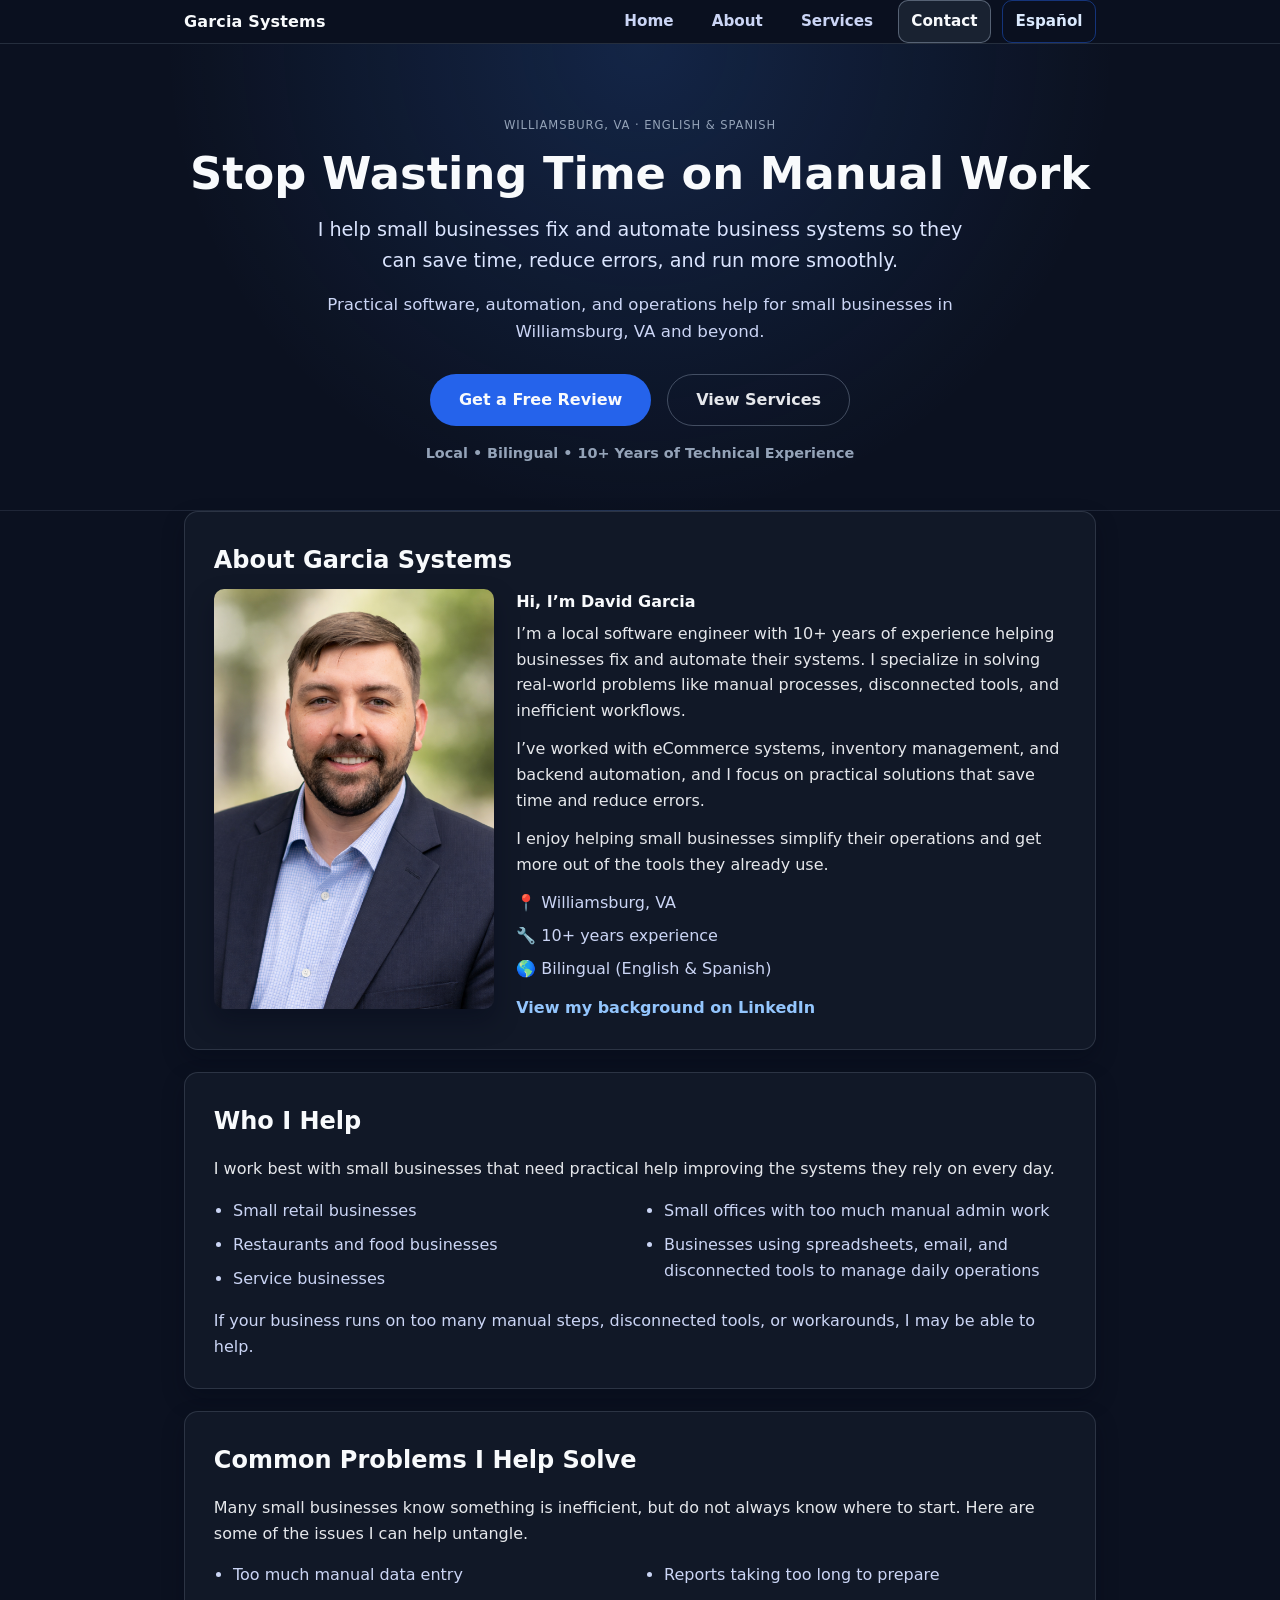
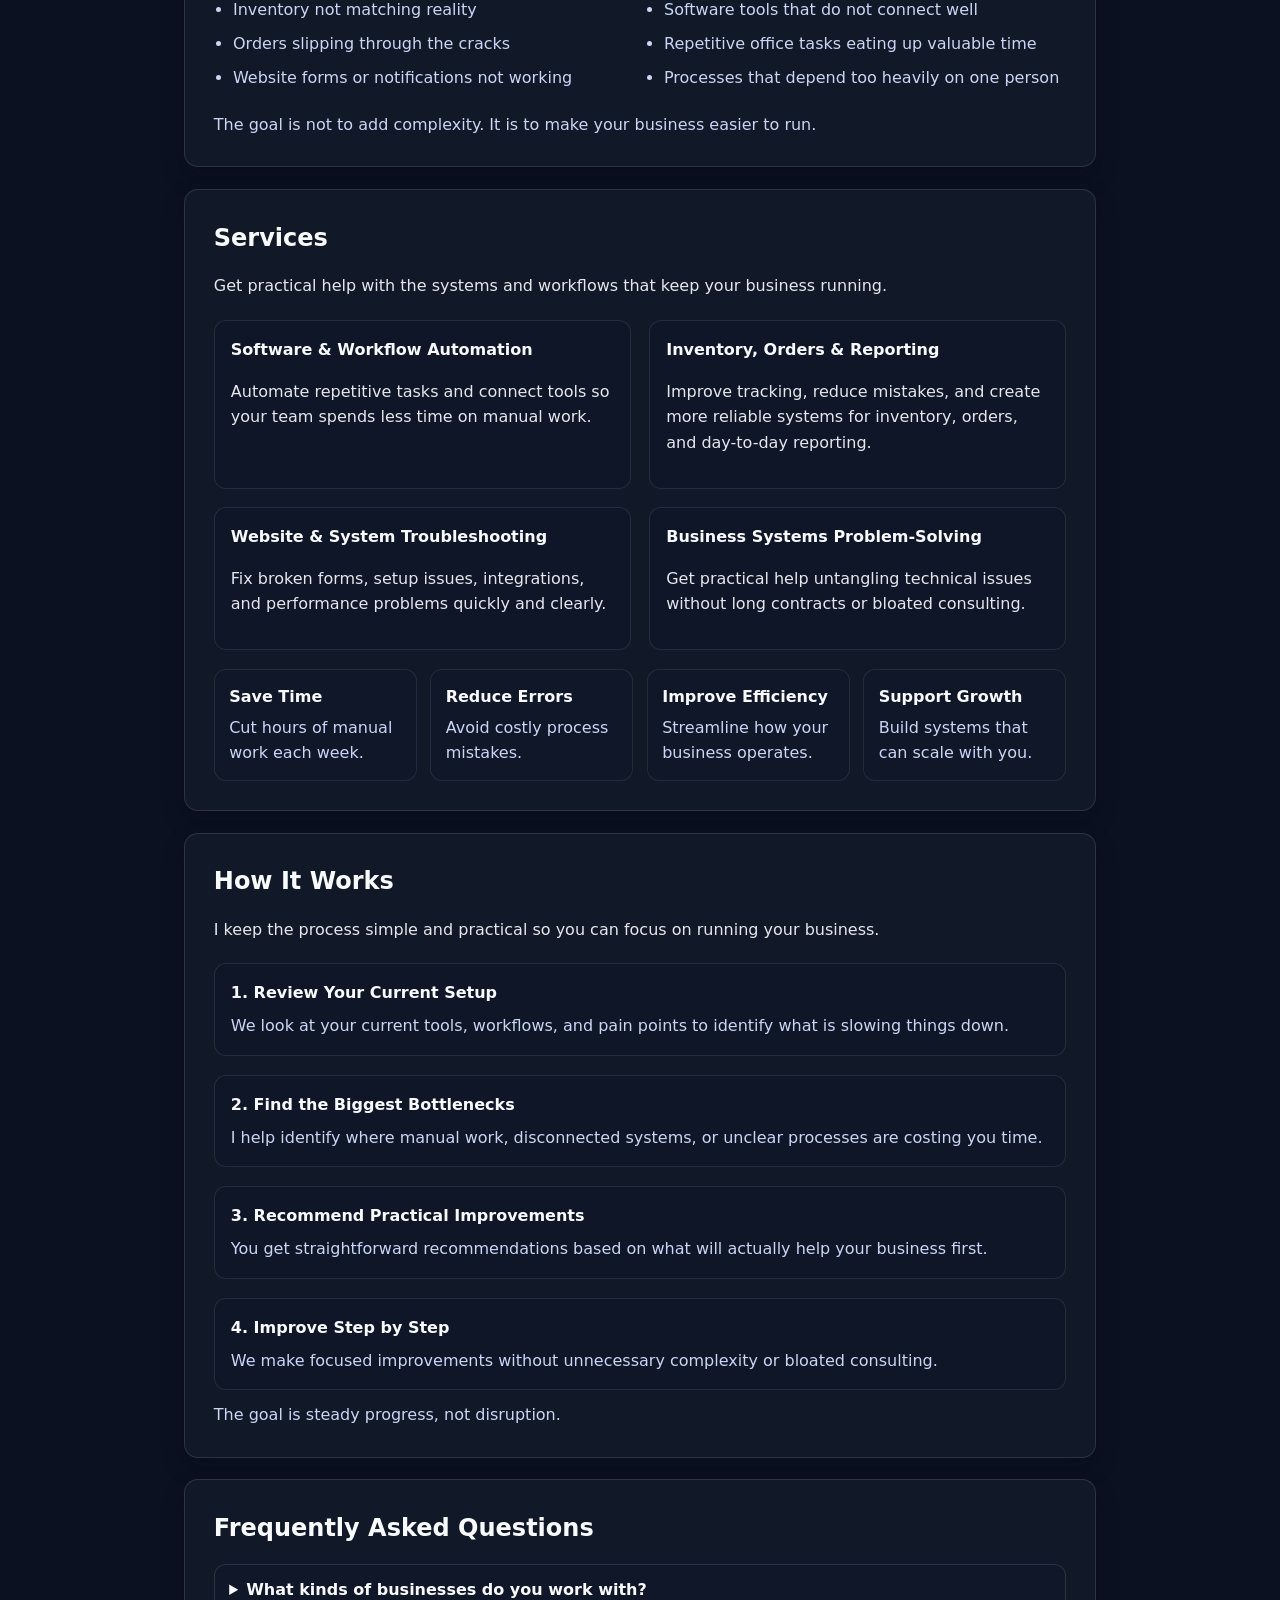
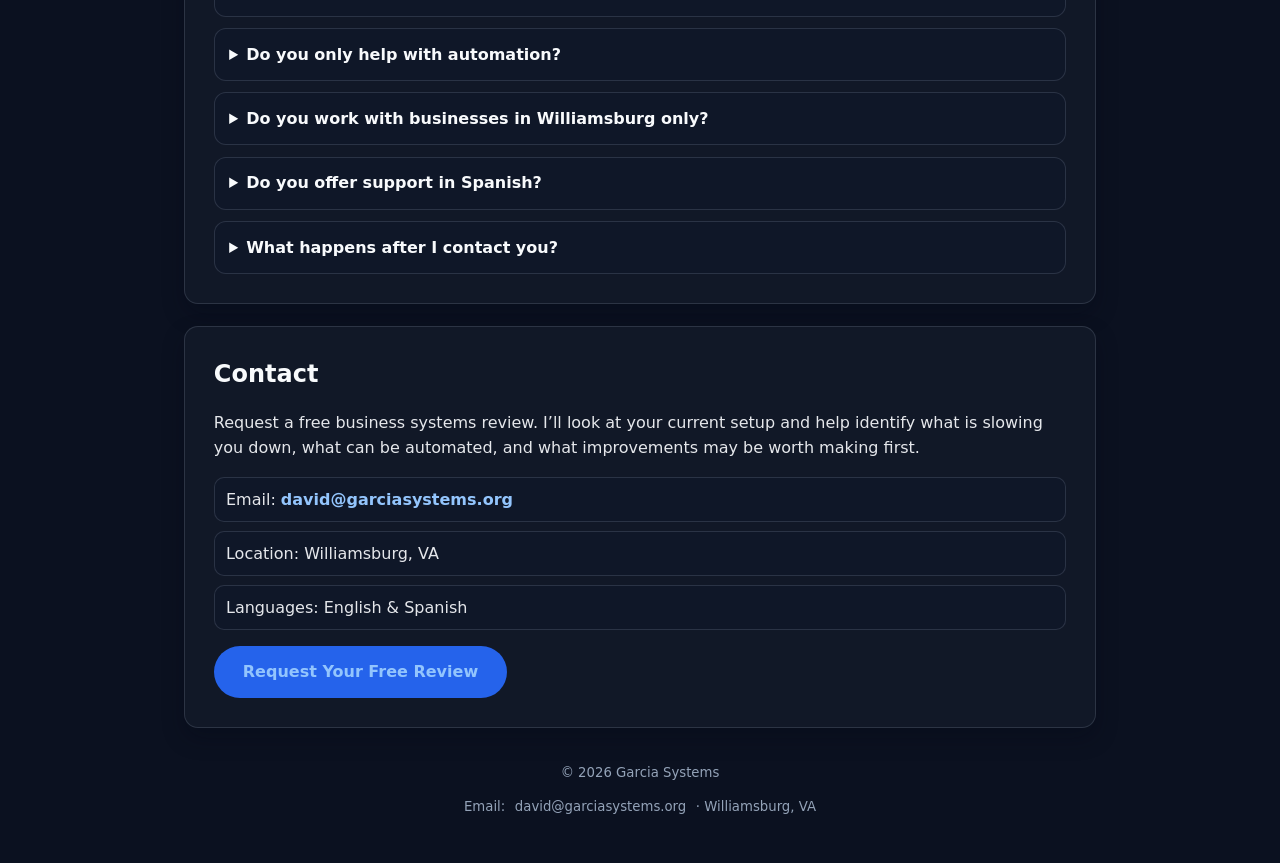
==== commit 29e52d0a: "Remove phone number and call/text links from site" ====
--- a/index.html
+++ b/index.html
@@ -177,20 +177,18 @@
       <p>Request a free business systems review. I’ll look at your current setup and help identify what is slowing you down, what can be automated, and what improvements may be worth making first.</p>
       <div class="contact-lines">
         <span class="contact-line">Email: <a href="mailto:david@garciasystems.org">david@garciasystems.org</a></span>
-        <span class="contact-line">Call/Text: <a href="tel:+17577418683">(757) 741-8683</a></span>
         <span class="contact-line">Location: Williamsburg, VA</span>
         <span class="contact-line">Languages: English &amp; Spanish</span>
       </div>
       <div class="contact-ctas">
         <a class="btn contact-cta" href="mailto:david@garciasystems.org?subject=Free%20Business%20Systems%20Review">Request Your Free Review</a>
-        <a class="btn btn-secondary contact-cta" href="sms:+17577418683">Text Garcia Systems</a>
       </div>
     </section>
   </main>
 
   <footer>
     <p>&copy; 2026 Garcia Systems</p>
-    <p class="footer-links">Email: <a href="mailto:david@garciasystems.org">david@garciasystems.org</a> · Call/Text: <a href="tel:+17577418683">(757) 741-8683</a> · Williamsburg, VA</p>
+    <p class="footer-links">Email: <a href="mailto:david@garciasystems.org">david@garciasystems.org</a> · Williamsburg, VA</p>
   </footer>
   <script src="script.js"></script>
 </body>
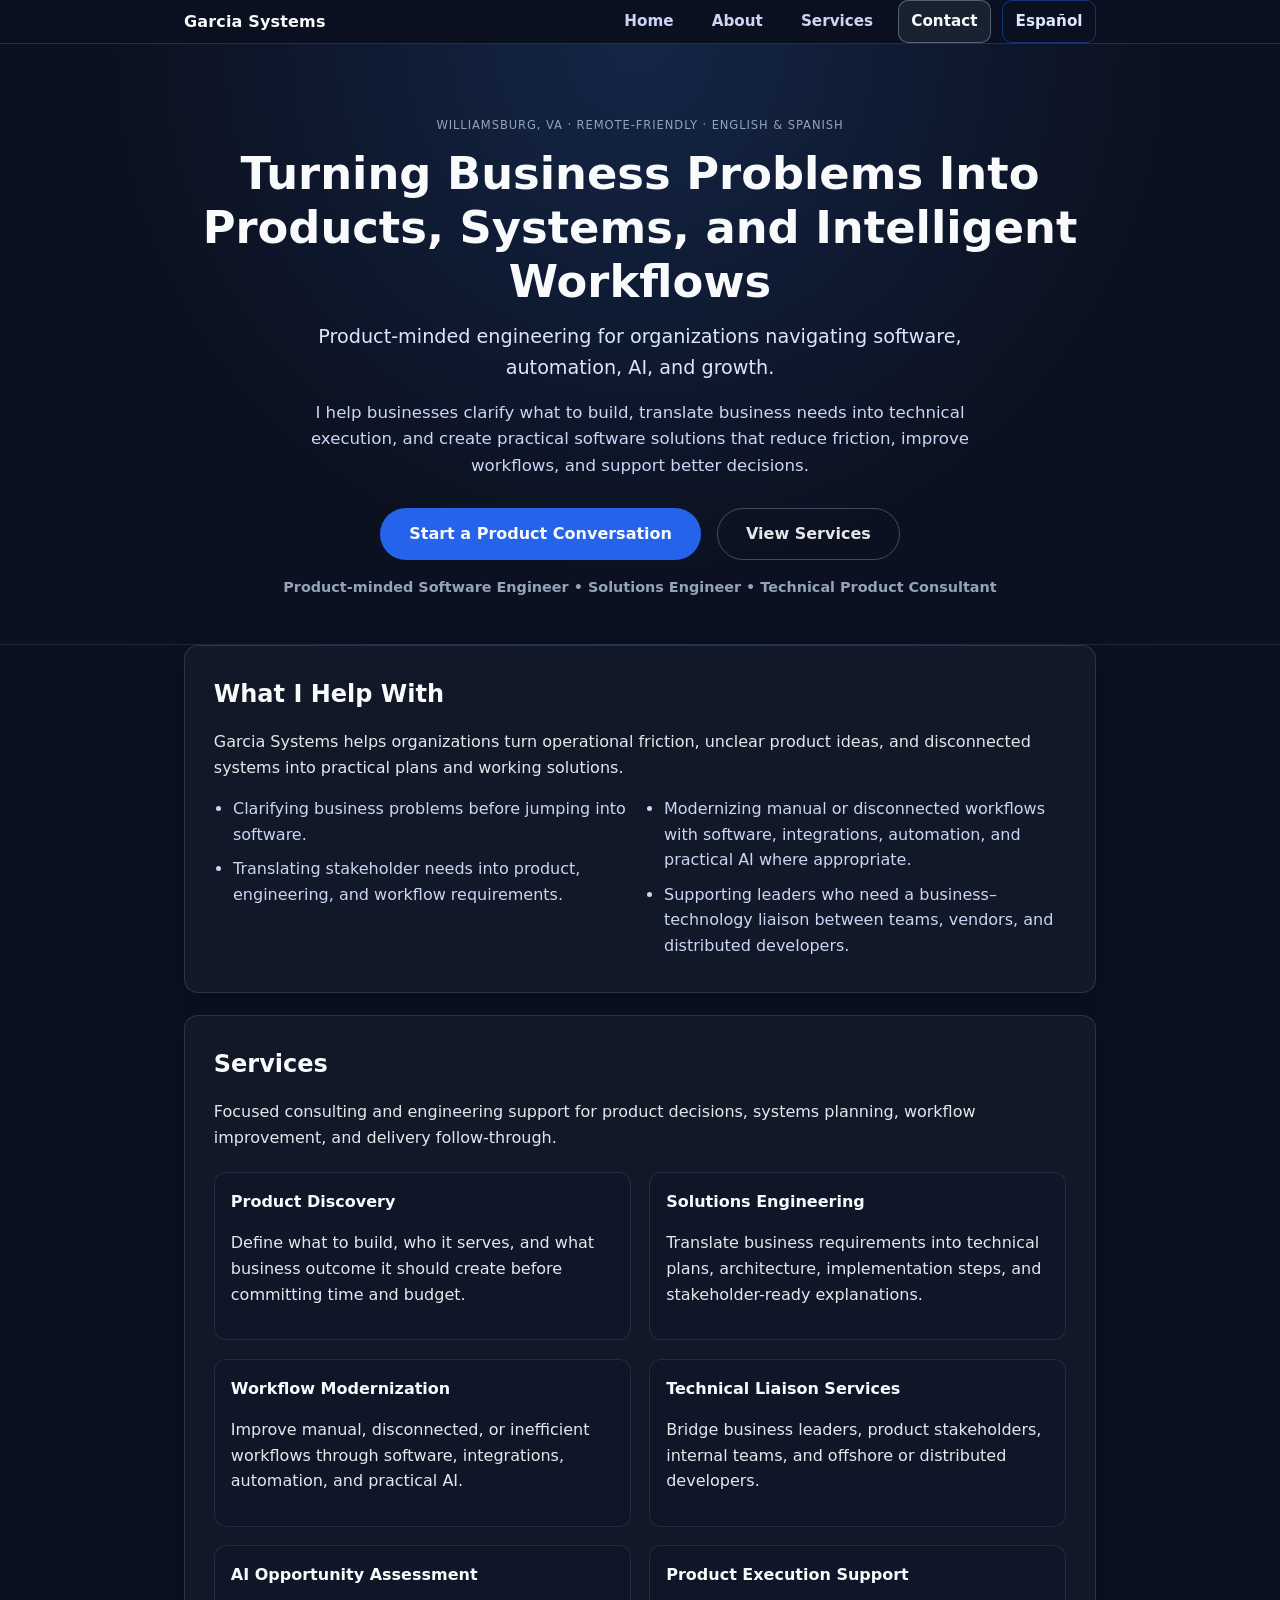
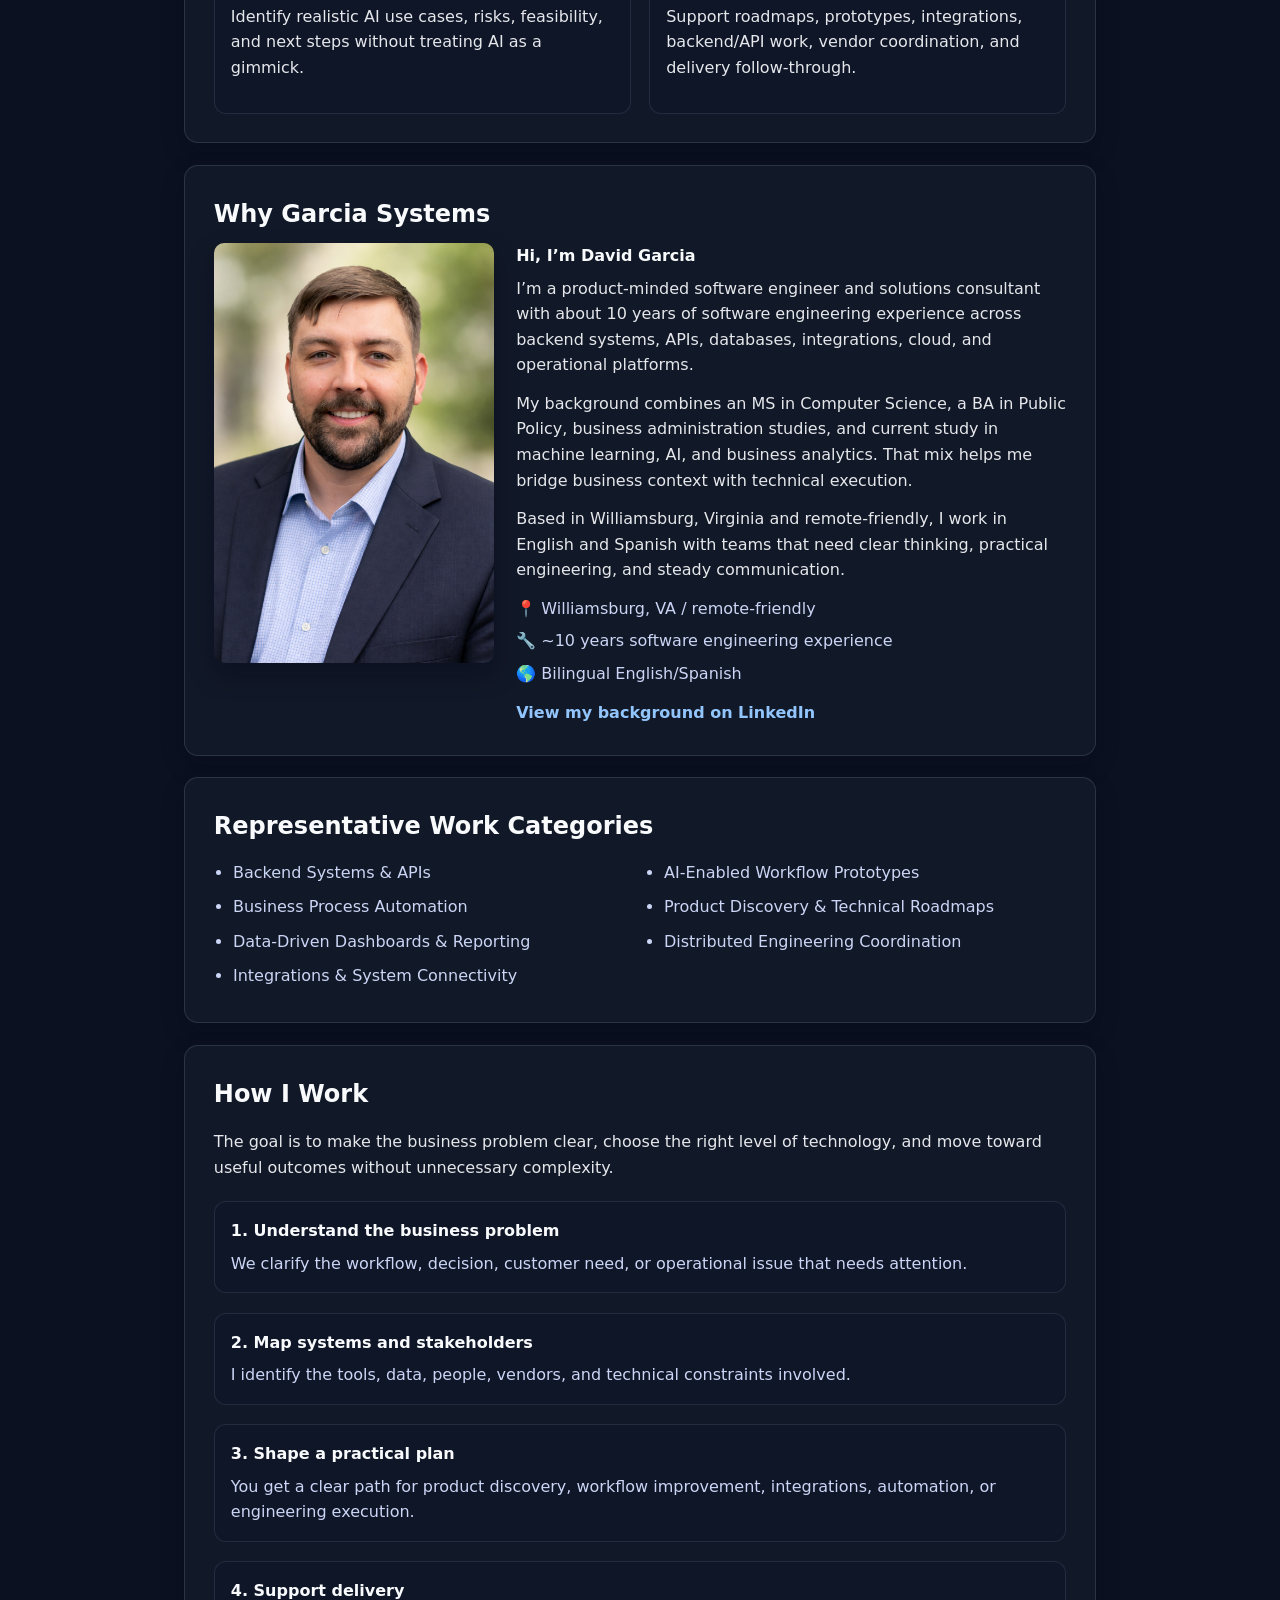
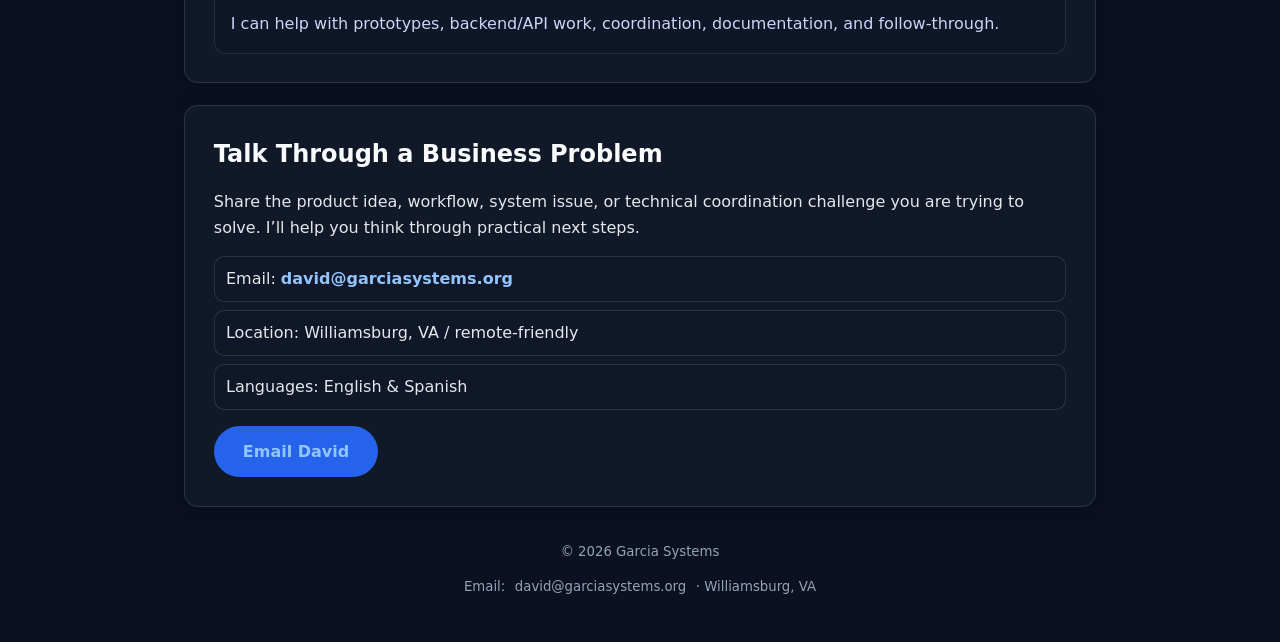
==== commit a933e7ed: "Reposition Garcia Systems site messaging" ====
--- a/index.html
+++ b/index.html
@@ -2,11 +2,11 @@
 <html lang="en">
 <head>
   <meta charset="UTF-8">
-  <title>Garcia Systems | Business Systems & Automation in Williamsburg, VA</title>
+  <title>Garcia Systems | Product-Minded Engineering &amp; AI Workflow Consulting</title>
   <meta name="viewport" content="width=device-width, initial-scale=1.0">
-  <meta name="description" content="Garcia Systems helps small businesses in Williamsburg, VA improve workflows, automation, reporting, websites, and day-to-day business systems.">
-  <meta property="og:title" content="Garcia Systems | Business Systems & Automation in Williamsburg, VA">
-  <meta property="og:description" content="Practical software, automation, and operations support for small businesses in Williamsburg, VA and beyond.">
+  <meta name="description" content="Garcia Systems helps organizations turn business problems into products, systems, automations, and practical AI-enabled workflows.">
+  <meta property="og:title" content="Garcia Systems | Product-Minded Engineering &amp; AI Workflow Consulting">
+  <meta property="og:description" content="Product-minded engineering and consulting for software, automation, integrations, workflow modernization, and practical AI.">
   <meta property="og:type" content="website">
   <link rel="canonical" href="https://garciasystems.org/">
   <link rel="stylesheet" href="styles.css">
@@ -30,158 +30,116 @@
 
   <section id="home" class="hero" aria-labelledby="home-heading">
     <div class="container">
-      <p class="eyebrow">Williamsburg, VA · English &amp; Spanish</p>
-      <h1 id="home-heading">Stop Wasting Time on Manual Work</h1>
-      <p class="tagline">I help small businesses fix and automate business systems so they can save time, reduce errors, and run more smoothly.</p>
-      <p class="support-line">Practical software, automation, and operations help for small businesses in Williamsburg, VA and beyond.</p>
+      <p class="eyebrow">Williamsburg, VA · Remote-friendly · English &amp; Spanish</p>
+      <h1 id="home-heading">Turning Business Problems Into Products, Systems, and Intelligent Workflows</h1>
+      <p class="tagline">Product-minded engineering for organizations navigating software, automation, AI, and growth.</p>
+      <p class="support-line">I help businesses clarify what to build, translate business needs into technical execution, and create practical software solutions that reduce friction, improve workflows, and support better decisions.</p>
       <div class="hero-actions">
-        <a class="btn" href="#contact" aria-label="Get a free business systems review">Get a Free Review</a>
+        <a class="btn" href="#contact" aria-label="Start a product conversation">Start a Product Conversation</a>
         <a class="btn btn-secondary" href="#services" aria-label="View service offerings">View Services</a>
       </div>
-      <p class="trust-line">Local • Bilingual • 10+ Years of Technical Experience</p>
+      <p class="trust-line">Product-minded Software Engineer • Solutions Engineer • Technical Product Consultant</p>
     </div>
   </section>
 
   <main class="container">
+    <section id="what-i-help-with" class="card" aria-labelledby="what-i-help-with-heading">
+      <h2 id="what-i-help-with-heading">What I Help With</h2>
+      <p>Garcia Systems helps organizations turn operational friction, unclear product ideas, and disconnected systems into practical plans and working solutions.</p>
+      <ul class="list split-list">
+        <li>Clarifying business problems before jumping into software.</li>
+        <li>Translating stakeholder needs into product, engineering, and workflow requirements.</li>
+        <li>Modernizing manual or disconnected workflows with software, integrations, automation, and practical AI where appropriate.</li>
+        <li>Supporting leaders who need a business–technology liaison between teams, vendors, and distributed developers.</li>
+      </ul>
+    </section>
+
+    <section id="services" class="card" aria-labelledby="services-heading">
+      <h2 id="services-heading">Services</h2>
+      <p>Focused consulting and engineering support for product decisions, systems planning, workflow improvement, and delivery follow-through.</p>
+      <div class="services-grid">
+        <article class="service-card">
+          <h3>Product Discovery</h3>
+          <p>Define what to build, who it serves, and what business outcome it should create before committing time and budget.</p>
+        </article>
+        <article class="service-card">
+          <h3>Solutions Engineering</h3>
+          <p>Translate business requirements into technical plans, architecture, implementation steps, and stakeholder-ready explanations.</p>
+        </article>
+        <article class="service-card">
+          <h3>Workflow Modernization</h3>
+          <p>Improve manual, disconnected, or inefficient workflows through software, integrations, automation, and practical AI.</p>
+        </article>
+        <article class="service-card">
+          <h3>Technical Liaison Services</h3>
+          <p>Bridge business leaders, product stakeholders, internal teams, and offshore or distributed developers.</p>
+        </article>
+        <article class="service-card">
+          <h3>AI Opportunity Assessment</h3>
+          <p>Identify realistic AI use cases, risks, feasibility, and next steps without treating AI as a gimmick.</p>
+        </article>
+        <article class="service-card">
+          <h3>Product Execution Support</h3>
+          <p>Support roadmaps, prototypes, integrations, backend/API work, vendor coordination, and delivery follow-through.</p>
+        </article>
+      </div>
+    </section>
+
     <section id="about" class="card" aria-labelledby="about-heading">
-      <h2 id="about-heading">About Garcia Systems</h2>
+      <h2 id="about-heading">Why Garcia Systems</h2>
       <div class="about-layout">
         <figure class="about-portrait-wrap">
           <img class="about-portrait" src="assets/david-portrait.PNG" alt="David Garcia - Garcia Systems" loading="lazy">
         </figure>
         <div class="about-content">
           <h3>Hi, I’m David Garcia</h3>
-          <p>I’m a local software engineer with 10+ years of experience helping businesses fix and automate their systems. I specialize in solving real-world problems like manual processes, disconnected tools, and inefficient workflows.</p>
-          <p>I’ve worked with eCommerce systems, inventory management, and backend automation, and I focus on practical solutions that save time and reduce errors.</p>
-          <p>I enjoy helping small businesses simplify their operations and get more out of the tools they already use.</p>
+          <p>I’m a product-minded software engineer and solutions consultant with about 10 years of software engineering experience across backend systems, APIs, databases, integrations, cloud, and operational platforms.</p>
+          <p>My background combines an MS in Computer Science, a BA in Public Policy, business administration studies, and current study in machine learning, AI, and business analytics. That mix helps me bridge business context with technical execution.</p>
+          <p>Based in Williamsburg, Virginia and remote-friendly, I work in English and Spanish with teams that need clear thinking, practical engineering, and steady communication.</p>
           <ul class="about-trust-list" aria-label="Credibility highlights">
-            <li>📍 Williamsburg, VA</li>
-            <li>🔧 10+ years experience</li>
-            <li>🌎 Bilingual (English &amp; Spanish)</li>
+            <li>📍 Williamsburg, VA / remote-friendly</li>
+            <li>🔧 ~10 years software engineering experience</li>
+            <li>🌎 Bilingual English/Spanish</li>
           </ul>
           <a class="about-linkedin" href="https://www.linkedin.com/in/netdavid/" target="_blank" rel="noopener noreferrer">View my background on LinkedIn</a>
         </div>
       </div>
     </section>
 
-    <section id="who-i-help" class="card" aria-labelledby="who-i-help-heading">
-      <h2 id="who-i-help-heading">Who I Help</h2>
-      <p>I work best with small businesses that need practical help improving the systems they rely on every day.</p>
+    <section id="work-categories" class="card" aria-labelledby="work-categories-heading">
+      <h2 id="work-categories-heading">Representative Work Categories</h2>
       <ul class="list split-list">
-        <li>Small retail businesses</li>
-        <li>Restaurants and food businesses</li>
-        <li>Service businesses</li>
-        <li>Small offices with too much manual admin work</li>
-        <li>Businesses using spreadsheets, email, and disconnected tools to manage daily operations</li>
+        <li>Backend Systems &amp; APIs</li>
+        <li>Business Process Automation</li>
+        <li>Data-Driven Dashboards &amp; Reporting</li>
+        <li>Integrations &amp; System Connectivity</li>
+        <li>AI-Enabled Workflow Prototypes</li>
+        <li>Product Discovery &amp; Technical Roadmaps</li>
+        <li>Distributed Engineering Coordination</li>
       </ul>
-      <p class="section-note">If your business runs on too many manual steps, disconnected tools, or workarounds, I may be able to help.</p>
-    </section>
-
-    <section id="problems" class="card" aria-labelledby="problems-heading">
-      <h2 id="problems-heading">Common Problems I Help Solve</h2>
-      <p>Many small businesses know something is inefficient, but do not always know where to start. Here are some of the issues I can help untangle.</p>
-      <ul class="list split-list">
-        <li>Too much manual data entry</li>
-        <li>Inventory not matching reality</li>
-        <li>Orders slipping through the cracks</li>
-        <li>Website forms or notifications not working</li>
-        <li>Reports taking too long to prepare</li>
-        <li>Software tools that do not connect well</li>
-        <li>Repetitive office tasks eating up valuable time</li>
-        <li>Processes that depend too heavily on one person</li>
-      </ul>
-      <p class="section-note">The goal is not to add complexity. It is to make your business easier to run.</p>
-    </section>
-
-    <section id="services" class="card" aria-labelledby="services-heading">
-      <h2 id="services-heading">Services</h2>
-      <p>Get practical help with the systems and workflows that keep your business running.</p>
-      <div class="services-grid">
-        <article class="service-card">
-          <h3>Software &amp; Workflow Automation</h3>
-          <p>Automate repetitive tasks and connect tools so your team spends less time on manual work.</p>
-        </article>
-        <article class="service-card">
-          <h3>Inventory, Orders &amp; Reporting</h3>
-          <p>Improve tracking, reduce mistakes, and create more reliable systems for inventory, orders, and day-to-day reporting.</p>
-        </article>
-        <article class="service-card">
-          <h3>Website &amp; System Troubleshooting</h3>
-          <p>Fix broken forms, setup issues, integrations, and performance problems quickly and clearly.</p>
-        </article>
-        <article class="service-card">
-          <h3>Business Systems Problem-Solving</h3>
-          <p>Get practical help untangling technical issues without long contracts or bloated consulting.</p>
-        </article>
-      </div>
-      <div class="value-grid" aria-label="Business outcomes">
-        <article class="value-card"><h3>Save Time</h3><p>Cut hours of manual work each week.</p></article>
-        <article class="value-card"><h3>Reduce Errors</h3><p>Avoid costly process mistakes.</p></article>
-        <article class="value-card"><h3>Improve Efficiency</h3><p>Streamline how your business operates.</p></article>
-        <article class="value-card"><h3>Support Growth</h3><p>Build systems that can scale with you.</p></article>
-      </div>
     </section>
 
     <section id="process" class="card" aria-labelledby="process-heading">
-      <h2 id="process-heading">How It Works</h2>
-      <p>I keep the process simple and practical so you can focus on running your business.</p>
+      <h2 id="process-heading">How I Work</h2>
+      <p>The goal is to make the business problem clear, choose the right level of technology, and move toward useful outcomes without unnecessary complexity.</p>
       <ol class="steps">
-        <li>
-          <h3>1. Review Your Current Setup</h3>
-          <p>We look at your current tools, workflows, and pain points to identify what is slowing things down.</p>
-        </li>
-        <li>
-          <h3>2. Find the Biggest Bottlenecks</h3>
-          <p>I help identify where manual work, disconnected systems, or unclear processes are costing you time.</p>
-        </li>
-        <li>
-          <h3>3. Recommend Practical Improvements</h3>
-          <p>You get straightforward recommendations based on what will actually help your business first.</p>
-        </li>
-        <li>
-          <h3>4. Improve Step by Step</h3>
-          <p>We make focused improvements without unnecessary complexity or bloated consulting.</p>
-        </li>
+        <li><h3>1. Understand the business problem</h3><p>We clarify the workflow, decision, customer need, or operational issue that needs attention.</p></li>
+        <li><h3>2. Map systems and stakeholders</h3><p>I identify the tools, data, people, vendors, and technical constraints involved.</p></li>
+        <li><h3>3. Shape a practical plan</h3><p>You get a clear path for product discovery, workflow improvement, integrations, automation, or engineering execution.</p></li>
+        <li><h3>4. Support delivery</h3><p>I can help with prototypes, backend/API work, coordination, documentation, and follow-through.</p></li>
       </ol>
-      <p class="section-note">The goal is steady progress, not disruption.</p>
-    </section>
-
-    <section id="faq" class="card" aria-labelledby="faq-heading">
-      <h2 id="faq-heading">Frequently Asked Questions</h2>
-      <div class="faq-list">
-        <details>
-          <summary>What kinds of businesses do you work with?</summary>
-          <p>I mainly focus on small businesses that need help with software, workflows, forms, reporting, websites, inventory-related processes, and day-to-day operational systems.</p>
-        </details>
-        <details>
-          <summary>Do you only help with automation?</summary>
-          <p>No. I can also help troubleshoot websites, forms, integrations, reporting issues, and business systems that are causing friction or wasting time.</p>
-        </details>
-        <details>
-          <summary>Do you work with businesses in Williamsburg only?</summary>
-          <p>I am based in Williamsburg, Virginia and especially interested in helping local businesses, but I can also provide remote support when appropriate.</p>
-        </details>
-        <details>
-          <summary>Do you offer support in Spanish?</summary>
-          <p>Yes. I can communicate in both English and Spanish.</p>
-        </details>
-        <details>
-          <summary>What happens after I contact you?</summary>
-          <p>We start with a free business systems review to understand your current setup, identify bottlenecks, and talk about practical next steps.</p>
-        </details>
-      </div>
     </section>
 
     <section class="card contact" id="contact" aria-labelledby="contact-heading">
-      <h2 id="contact-heading">Contact</h2>
-      <p>Request a free business systems review. I’ll look at your current setup and help identify what is slowing you down, what can be automated, and what improvements may be worth making first.</p>
+      <h2 id="contact-heading">Talk Through a Business Problem</h2>
+      <p>Share the product idea, workflow, system issue, or technical coordination challenge you are trying to solve. I’ll help you think through practical next steps.</p>
       <div class="contact-lines">
         <span class="contact-line">Email: <a href="mailto:david@garciasystems.org">david@garciasystems.org</a></span>
-        <span class="contact-line">Location: Williamsburg, VA</span>
+        <span class="contact-line">Location: Williamsburg, VA / remote-friendly</span>
         <span class="contact-line">Languages: English &amp; Spanish</span>
       </div>
       <div class="contact-ctas">
-        <a class="btn contact-cta" href="mailto:david@garciasystems.org?subject=Free%20Business%20Systems%20Review">Request Your Free Review</a>
+        <a class="btn contact-cta" href="mailto:david@garciasystems.org?subject=Product%20Conversation&body=Name:%0A%0AOrganization:%0A%0ABusiness%20problem%20or%20product%20idea:%0A%0AWorkflow%20or%20systems%20involved:%0A%0AAI%2C%20automation%2C%20or%20integration%20needs:%0A%0AEngineering%20team%20or%20vendor%20coordination:%0A%0ATimeline:%0A">Email David</a>
       </div>
     </section>
   </main>
